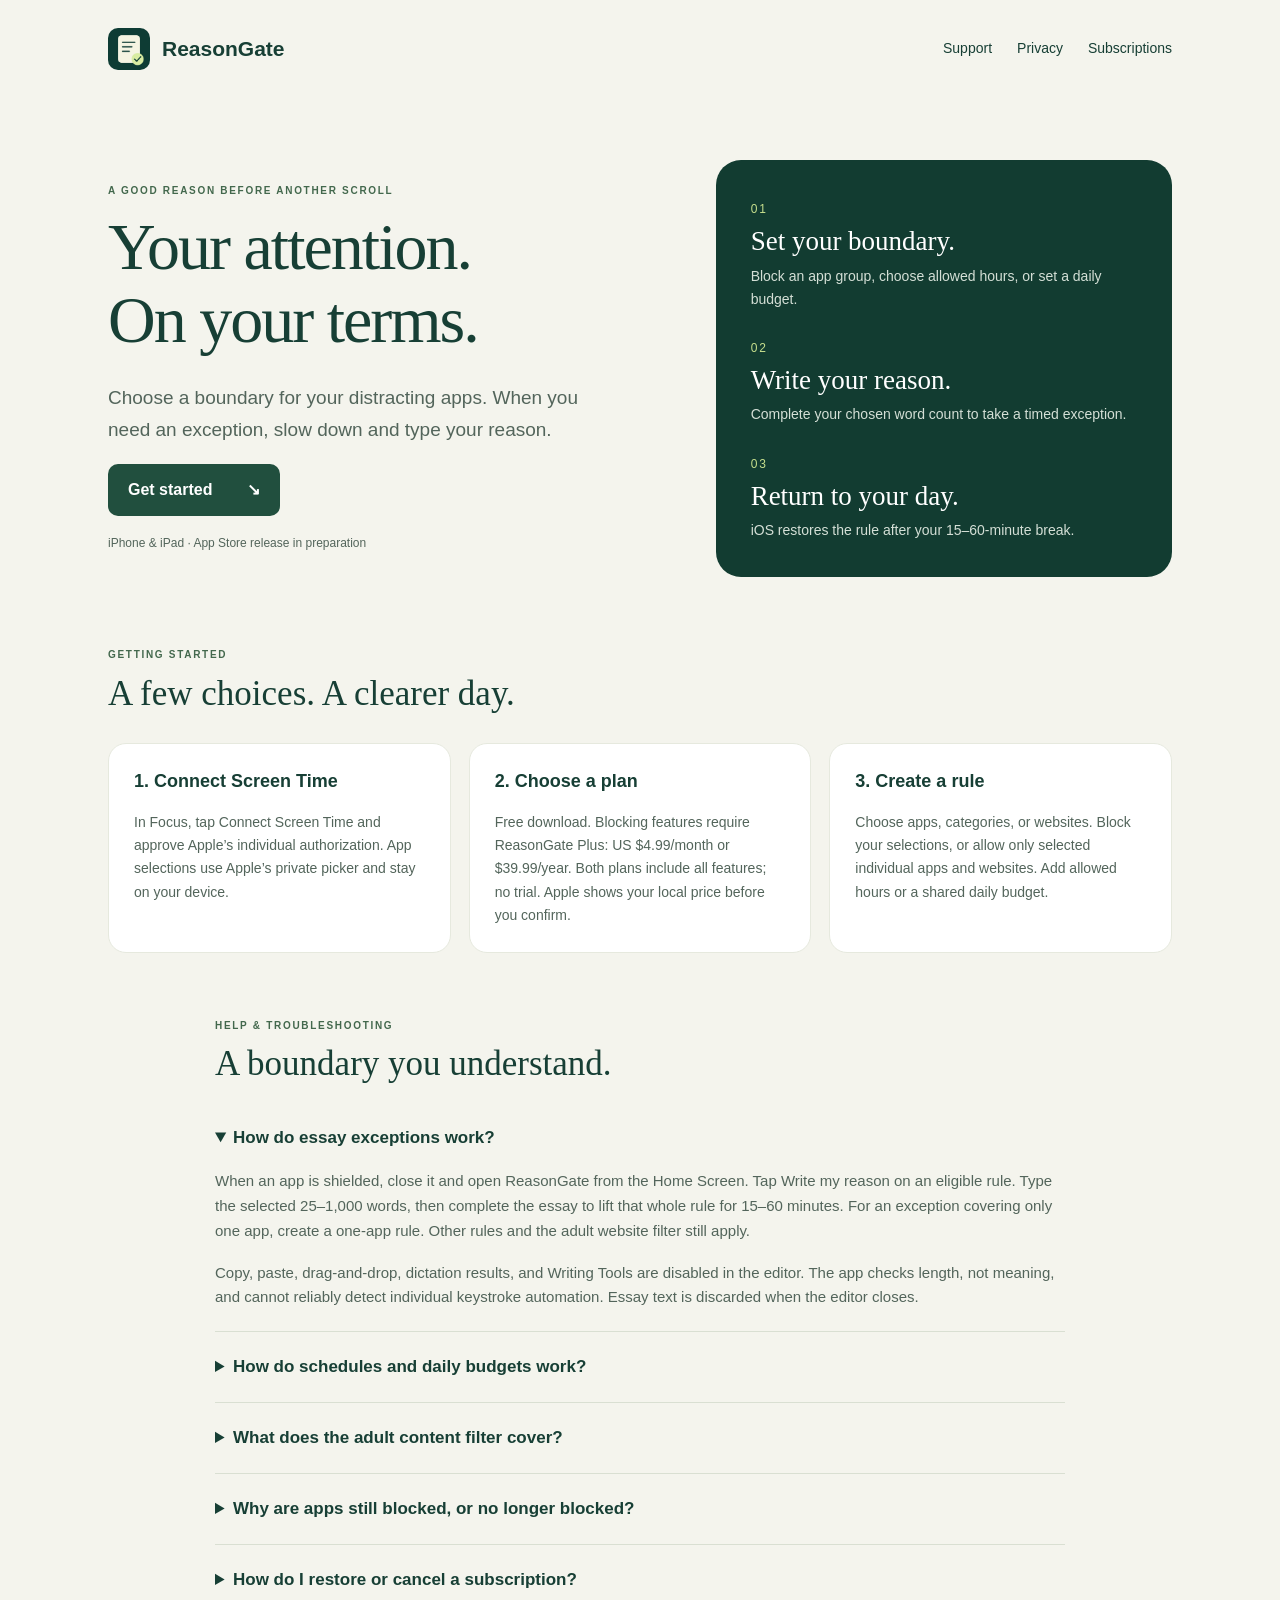
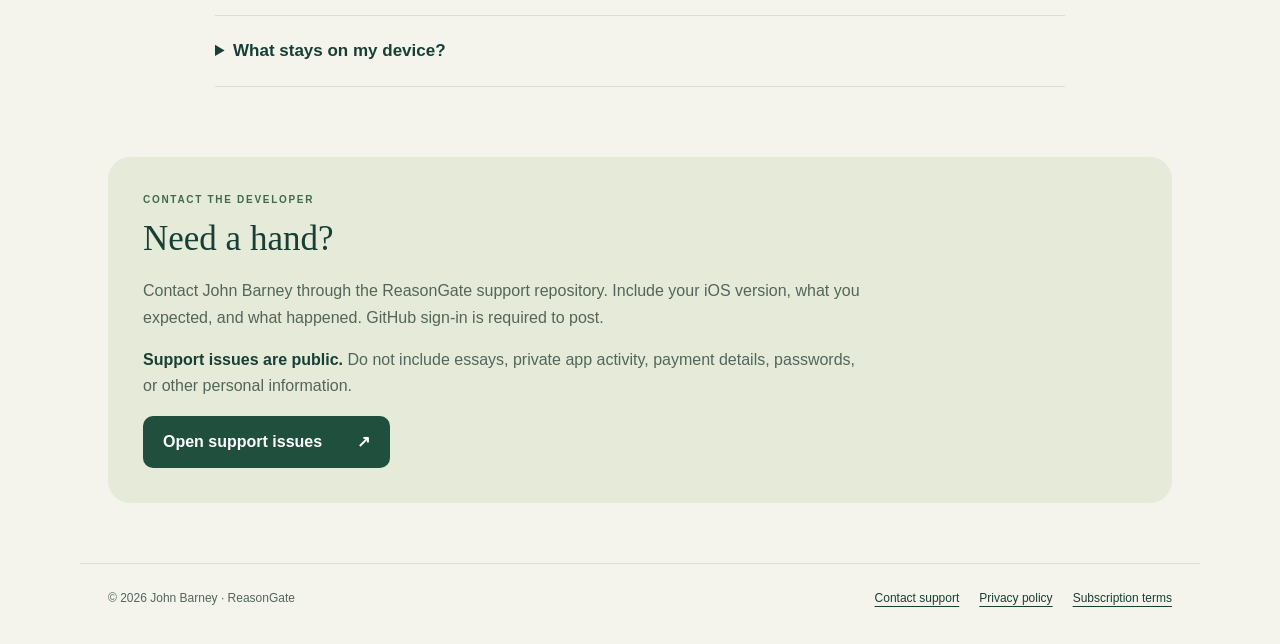
==== index.html @ 9c66ac20 "Add files via upload" ====
<!doctype html>
<html lang="en"><head><meta charset="utf-8"><meta name="viewport" content="width=device-width,initial-scale=1"><meta name="description" content="Help, privacy, and subscription information for ReasonGate, the personal app blocker with typed essay exceptions."><title>Support · ReasonGate</title><link rel="icon" href="icon.png"><link rel="stylesheet" href="style.css"></head><body><a class="skip" href="#main">Skip to content</a><header><a class="brand" href="index.html"><img src="icon.png" alt="" width="42" height="42">ReasonGate</a><nav aria-label="Main navigation"><a href="index.html">Support</a><a href="privacy.html">Privacy</a><a href="terms.html">Subscriptions</a></nav></header><main id="main"><section class="hero"><div><p class="eyebrow">A GOOD REASON BEFORE ANOTHER SCROLL</p><h1>Your attention.<br>On your terms.</h1><p class="intro">Choose a boundary for your distracting apps. When you need an exception, slow down and type your reason.</p><a class="button" href="#start">Get started <span aria-hidden="true">↘</span></a><p class="release">iPhone &amp; iPad · App Store release in preparation</p></div><aside aria-label="How ReasonGate works"><span class="step-number">01</span><h2>Set your boundary.</h2><p>Block an app group, choose allowed hours, or set a daily budget.</p><span class="step-number">02</span><h2>Write your reason.</h2><p>Complete your chosen word count to take a timed exception.</p><span class="step-number">03</span><h2>Return to your day.</h2><p>iOS restores the rule after your 15–60-minute break.</p></aside></section>
<section id="start"><p class="eyebrow">GETTING STARTED</p><h2>A few choices. A clearer day.</h2><div class="cards"><article><h3>1. Connect Screen Time</h3><p>In Focus, tap Connect Screen Time and approve Apple’s individual authorization. App selections use Apple’s private picker and stay on your device.</p></article><article><h3>2. Choose a plan</h3><p>Free download. Blocking features require ReasonGate Plus: US $4.99/month or $39.99/year. Both plans include all features; no trial. Apple shows your local price before you confirm.</p></article><article><h3>3. Create a rule</h3><p>Choose apps, categories, or websites. Block your selections, or allow only selected individual apps and websites. Add allowed hours or a shared daily budget.</p></article></div></section>
<section class="help"><p class="eyebrow">HELP &amp; TROUBLESHOOTING</p><h2>A boundary you understand.</h2>
<details open><summary>How do essay exceptions work?</summary><p>When an app is shielded, close it and open ReasonGate from the Home Screen. Tap Write my reason on an eligible rule. Type the selected 25–1,000 words, then complete the essay to lift that whole rule for 15–60 minutes. For an exception covering only one app, create a one-app rule. Other rules and the adult website filter still apply.</p><p>Copy, paste, drag-and-drop, dictation results, and Writing Tools are disabled in the editor. The app checks length, not meaning, and cannot reliably detect individual keystroke automation. Essay text is discarded when the editor closes.</p></details>
<details><summary>How do schedules and daily budgets work?</summary><p>Allowed hours repeat every day in your device’s local time and can cross midnight. Both the allowed and blocked intervals must be at least 15 minutes. Daily budgets apply to all selections in one rule together and include earlier activity on this phone today. They reset at local midnight.</p><p>Keep automatic date and time enabled. Schedule changes and break endings depend on iOS Device Activity callbacks, which may be delayed. Overlapping rules combine; an essay does not bypass a separate strict rule.</p></details>
<details><summary>What does the adult content filter cover?</summary><p>Settings → Block adult websites enables Apple’s automatic website filter in supported browsing contexts. It does not inspect or guarantee removal of adult content inside social feeds, messages, or every app.</p></details>
<details><summary>Why are apps still blocked, or no longer blocked?</summary><p>Check each rule for overlapping restrictions, its enabled state, hours, and remaining exception. If Screen Time permission was revoked, reconnect and reselect apps when prompted. Apple invalidates the previous selection tokens. You can revoke ReasonGate’s individual Screen Time authorization in iOS Settings for recovery.</p><p>ReasonGate is a personal focus tool. You remain able to edit your rules or revoke permission. This release does not include child profiles, sharing, or parent passkeys.</p></details>
<details><summary>How do I restore or cancel a subscription?</summary><p>Use Settings → Restore purchases with the Apple Account that purchased the plan. Use Settings → Manage subscription to change or cancel it. Existing protections remain after expiration, and you can remove rules or turn off the filter without paying. Deleting the app does not cancel your subscription.</p></details>
<details><summary>What stays on my device?</summary><p>Rules, app-selection tokens, and up to 100 recent unlock records stay on your device and may be included in device backups. Essays are not saved or uploaded. No app account is required, and there are no ads or analytics SDKs. Read the <a href="privacy.html">privacy policy</a>.</p></details></section>
<section id="contact" class="contact"><p class="eyebrow">CONTACT THE DEVELOPER</p><h2>Need a hand?</h2><p>Contact John Barney through the ReasonGate support repository. Include your iOS version, what you expected, and what happened. GitHub sign-in is required to post.</p><p><strong>Support issues are public.</strong> Do not include essays, private app activity, payment details, passwords, or other personal information.</p><a class="button" href="https://github.com/99np5gsy5w-jpg/reasongate-support/issues">Open support issues <span aria-hidden="true">↗</span></a></section></main><footer><p>© 2026 John Barney · ReasonGate</p><div><a href="index.html#contact">Contact support</a><a href="privacy.html">Privacy policy</a><a href="terms.html">Subscription terms</a></div></footer></body></html>
---- style.css ----
*{box-sizing:border-box}html{scroll-behavior:smooth}body{margin:0;background:#f4f4ed;color:#173f35;font-family:-apple-system,BlinkMacSystemFont,"Segoe UI",sans-serif;line-height:1.65}a{color:inherit;text-underline-offset:4px}a:hover{color:#52714a}header,main,footer{max-width:1120px;margin:auto}header{display:flex;align-items:center;justify-content:space-between;padding:28px 28px 24px;gap:24px}.brand{display:flex;align-items:center;gap:12px;font-size:21px;font-weight:700;text-decoration:none}.brand img{border-radius:10px}nav{display:flex;gap:25px;font-size:14px}nav a{text-decoration:none}main{padding:0 28px}h1,h2,h3,p{margin-top:0}h1,h2{font-family:Georgia,"Times New Roman",serif;line-height:1.12;font-weight:500}h1{font-size:clamp(40px,5.5vw,66px);letter-spacing:-2px;margin-bottom:25px}h2{font-size:35px;margin-bottom:20px}h3{font-size:18px;line-height:1.35}p{color:#53655b}.eyebrow{font-size:10px;letter-spacing:1.7px;font-weight:800;color:#43684d}.intro{font-size:19px;max-width:480px}.hero{display:grid;grid-template-columns:1.2fr 1fr;gap:60px;padding:66px 0 70px;align-items:center}.hero aside{background:#123c31;border-radius:25px;padding:35px;color:white}.hero aside h2{font-size:27px;margin:5px 0 8px}.hero aside p{font-size:14px;color:#d4dfd6;margin-bottom:23px}.hero aside p:last-child{margin-bottom:0}.step-number{font-size:12px;color:#c6df8d;letter-spacing:2px}.button{display:inline-flex;align-items:center;gap:35px;background:#214f3e;color:white;border-radius:10px;padding:13px 20px;font-weight:650;text-decoration:none}.button:hover{background:#356148;color:white}.release{font-size:12px;margin:18px 0 0}.cards{display:grid;grid-template-columns:repeat(3,1fr);gap:18px;margin:30px 0 65px}.cards article{background:white;border:1px solid #e6e9de;border-radius:18px;padding:25px}.cards p{font-size:14px;margin:0}.help{max-width:850px;margin:0 auto 70px}details{padding:21px 0;border-bottom:1px solid #d9dfd2}summary{font-size:17px;font-weight:650;cursor:pointer}details p{margin:17px 0 0;font-size:15px}.contact{background:#e5ebd8;padding:35px;border-radius:22px;margin-bottom:60px}.contact p{max-width:720px}.contact strong{color:#173f35}.legal{max-width:760px;margin:55px auto 65px}.legal h2{font-size:27px;margin:35px 0 14px}.legal .intro{max-width:none}.plans{display:grid;grid-template-columns:1fr 1fr;gap:18px}.plans section{background:white;border-radius:18px;padding:25px}.plans h2{margin:0 0 18px}.price{font-size:27px;color:#214f3e}.price span{font-size:14px;white-space:nowrap}footer{border-top:1px solid #d9dfd2;padding:25px 28px 35px;font-size:12px;display:flex;justify-content:space-between;gap:20px}footer div{display:flex;gap:20px}footer p{margin:0}.skip{position:absolute;top:-60px;left:20px;background:white;padding:10px;z-index:9}.skip:focus{top:10px}a:focus-visible,summary:focus-visible{outline:3px solid #598352;outline-offset:5px}@media(max-width:700px){header{align-items:flex-start}nav{gap:10px;font-size:12px;flex-wrap:wrap;justify-content:flex-end}.brand{font-size:18px}.brand img{width:35px;height:35px}header,main{padding-left:20px;padding-right:20px}.hero{grid-template-columns:1fr;gap:28px;padding:35px 0 50px}h1{letter-spacing:-1px}.cards{grid-template-columns:1fr;margin-bottom:48px}.help{margin-bottom:45px}.contact{padding:25px}.plans{grid-template-columns:1fr}.legal{margin-top:35px}footer,footer div{flex-wrap:wrap}.hero aside{padding:28px}}@media(prefers-reduced-motion:reduce){html{scroll-behavior:auto}}
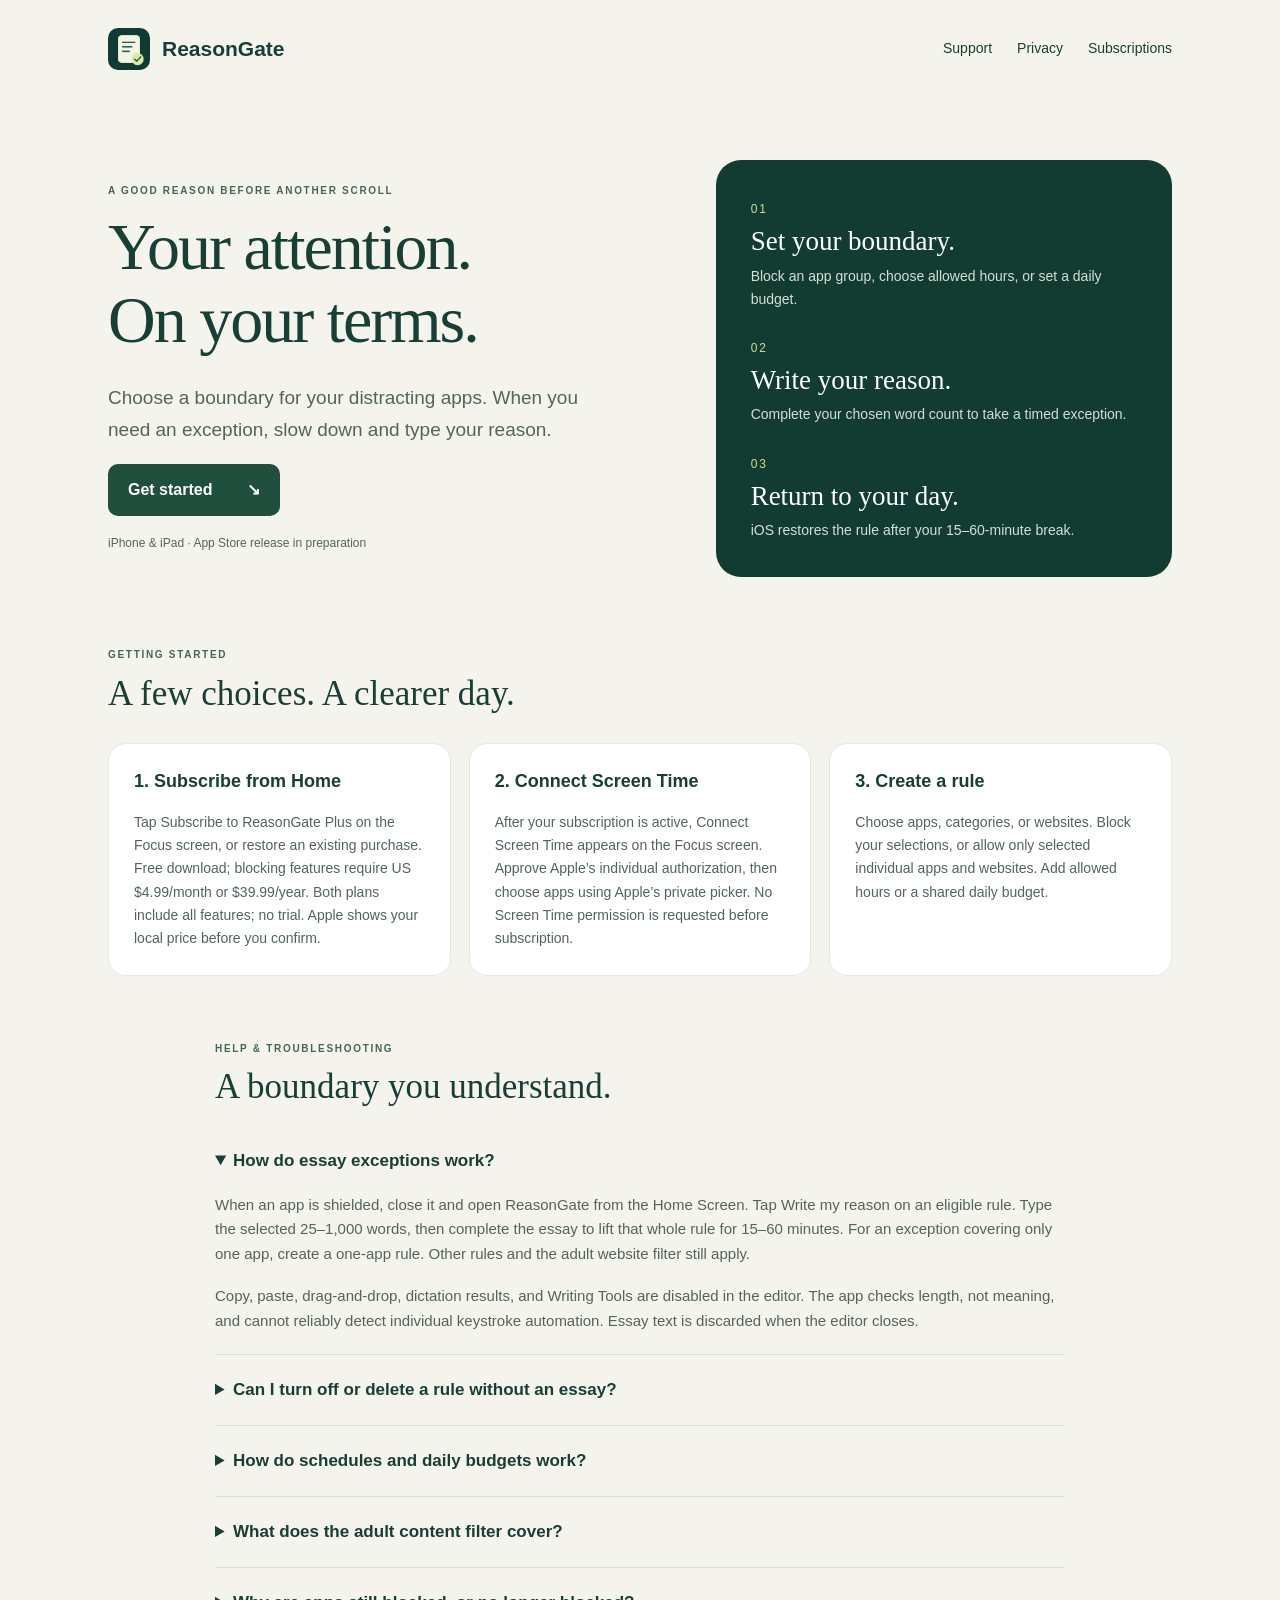
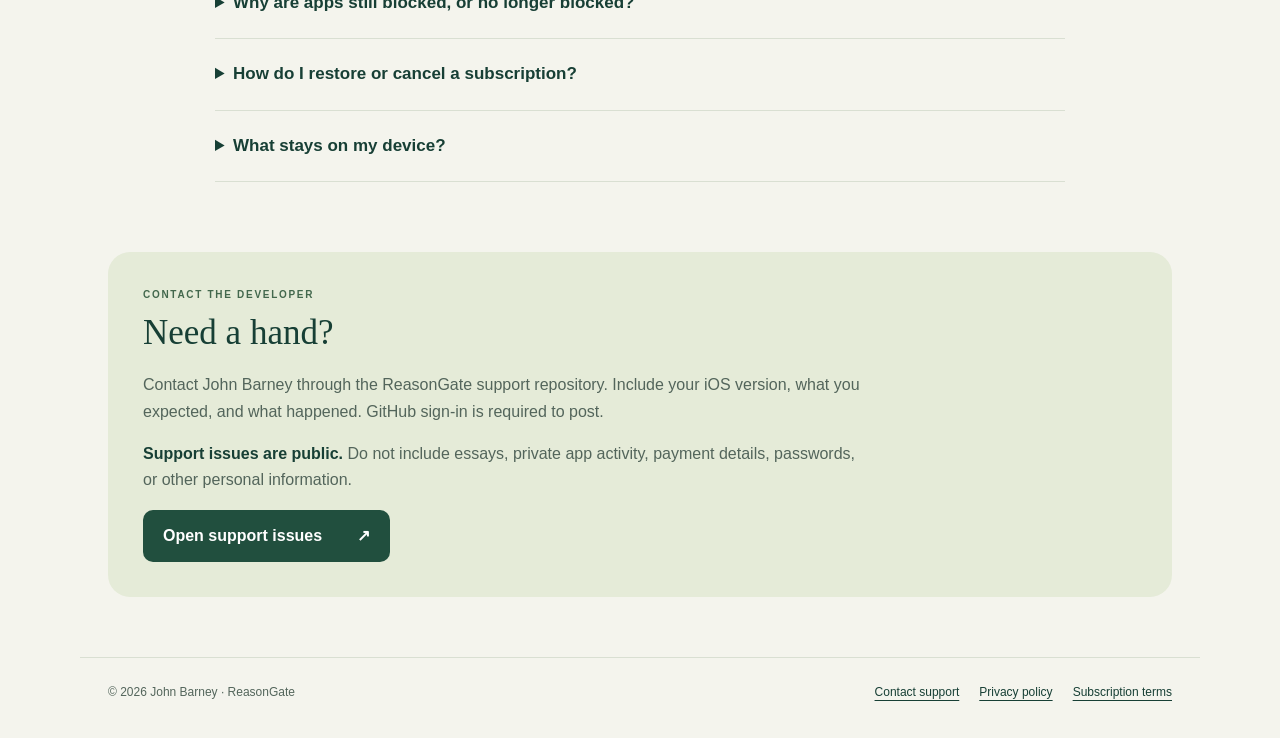
==== commit 25650609: "Require essays for rule changes and subscribe before Screen Time" ====
--- a/index.html
+++ b/index.html
@@ -1,11 +1,12 @@
 <!doctype html>
 <html lang="en"><head><meta charset="utf-8"><meta name="viewport" content="width=device-width,initial-scale=1"><meta name="description" content="Help, privacy, and subscription information for ReasonGate, the personal app blocker with typed essay exceptions."><title>Support · ReasonGate</title><link rel="icon" href="icon.png"><link rel="stylesheet" href="style.css"></head><body><a class="skip" href="#main">Skip to content</a><header><a class="brand" href="index.html"><img src="icon.png" alt="" width="42" height="42">ReasonGate</a><nav aria-label="Main navigation"><a href="index.html">Support</a><a href="privacy.html">Privacy</a><a href="terms.html">Subscriptions</a></nav></header><main id="main"><section class="hero"><div><p class="eyebrow">A GOOD REASON BEFORE ANOTHER SCROLL</p><h1>Your attention.<br>On your terms.</h1><p class="intro">Choose a boundary for your distracting apps. When you need an exception, slow down and type your reason.</p><a class="button" href="#start">Get started <span aria-hidden="true">↘</span></a><p class="release">iPhone &amp; iPad · App Store release in preparation</p></div><aside aria-label="How ReasonGate works"><span class="step-number">01</span><h2>Set your boundary.</h2><p>Block an app group, choose allowed hours, or set a daily budget.</p><span class="step-number">02</span><h2>Write your reason.</h2><p>Complete your chosen word count to take a timed exception.</p><span class="step-number">03</span><h2>Return to your day.</h2><p>iOS restores the rule after your 15–60-minute break.</p></aside></section>
-<section id="start"><p class="eyebrow">GETTING STARTED</p><h2>A few choices. A clearer day.</h2><div class="cards"><article><h3>1. Connect Screen Time</h3><p>In Focus, tap Connect Screen Time and approve Apple’s individual authorization. App selections use Apple’s private picker and stay on your device.</p></article><article><h3>2. Choose a plan</h3><p>Free download. Blocking features require ReasonGate Plus: US $4.99/month or $39.99/year. Both plans include all features; no trial. Apple shows your local price before you confirm.</p></article><article><h3>3. Create a rule</h3><p>Choose apps, categories, or websites. Block your selections, or allow only selected individual apps and websites. Add allowed hours or a shared daily budget.</p></article></div></section>
+<section id="start"><p class="eyebrow">GETTING STARTED</p><h2>A few choices. A clearer day.</h2><div class="cards"><article><h3>1. Subscribe from Home</h3><p>Tap Subscribe to ReasonGate Plus on the Focus screen, or restore an existing purchase. Free download; blocking features require US $4.99/month or $39.99/year. Both plans include all features; no trial. Apple shows your local price before you confirm.</p></article><article><h3>2. Connect Screen Time</h3><p>After your subscription is active, Connect Screen Time appears on the Focus screen. Approve Apple’s individual authorization, then choose apps using Apple’s private picker. No Screen Time permission is requested before subscription.</p></article><article><h3>3. Create a rule</h3><p>Choose apps, categories, or websites. Block your selections, or allow only selected individual apps and websites. Add allowed hours or a shared daily budget.</p></article></div></section>
 <section class="help"><p class="eyebrow">HELP &amp; TROUBLESHOOTING</p><h2>A boundary you understand.</h2>
 <details open><summary>How do essay exceptions work?</summary><p>When an app is shielded, close it and open ReasonGate from the Home Screen. Tap Write my reason on an eligible rule. Type the selected 25–1,000 words, then complete the essay to lift that whole rule for 15–60 minutes. For an exception covering only one app, create a one-app rule. Other rules and the adult website filter still apply.</p><p>Copy, paste, drag-and-drop, dictation results, and Writing Tools are disabled in the editor. The app checks length, not meaning, and cannot reliably detect individual keystroke automation. Essay text is discarded when the editor closes.</p></details>
+<details><summary>Can I turn off or delete a rule without an essay?</summary><p>Once a rule is saved, taking a timed break, editing it, or deleting it requires a freshly typed essay. Edits and deletion use the currently saved word count, so lowering the requirement first is not a shortcut. There is no direct off switch. Cancelling or closing the essay leaves the rule unchanged. Rules with timed breaks disabled still require an essay for edits or deletion.</p><p>Turning off the adult website filter requires a separate 25-word essay. App-rule breaks do not turn it off. iOS still lets the device owner revoke individual Screen Time permission outside ReasonGate.</p></details>
 <details><summary>How do schedules and daily budgets work?</summary><p>Allowed hours repeat every day in your device’s local time and can cross midnight. Both the allowed and blocked intervals must be at least 15 minutes. Daily budgets apply to all selections in one rule together and include earlier activity on this phone today. They reset at local midnight.</p><p>Keep automatic date and time enabled. Schedule changes and break endings depend on iOS Device Activity callbacks, which may be delayed. Overlapping rules combine; an essay does not bypass a separate strict rule.</p></details>
 <details><summary>What does the adult content filter cover?</summary><p>Settings → Block adult websites enables Apple’s automatic website filter in supported browsing contexts. It does not inspect or guarantee removal of adult content inside social feeds, messages, or every app.</p></details>
-<details><summary>Why are apps still blocked, or no longer blocked?</summary><p>Check each rule for overlapping restrictions, its enabled state, hours, and remaining exception. If Screen Time permission was revoked, reconnect and reselect apps when prompted. Apple invalidates the previous selection tokens. You can revoke ReasonGate’s individual Screen Time authorization in iOS Settings for recovery.</p><p>ReasonGate is a personal focus tool. You remain able to edit your rules or revoke permission. This release does not include child profiles, sharing, or parent passkeys.</p></details>
-<details><summary>How do I restore or cancel a subscription?</summary><p>Use Settings → Restore purchases with the Apple Account that purchased the plan. Use Settings → Manage subscription to change or cancel it. Existing protections remain after expiration, and you can remove rules or turn off the filter without paying. Deleting the app does not cancel your subscription.</p></details>
+<details><summary>Why are apps still blocked, or no longer blocked?</summary><p>Check each rule for overlapping restrictions, its hours and remaining exception. If Screen Time permission was revoked, reconnect and reselect apps when prompted. Apple invalidates the previous selection tokens. You can revoke ReasonGate’s individual Screen Time authorization in iOS Settings for recovery.</p><p>ReasonGate is a personal focus tool. In-app rule changes require an essay; iOS still lets you revoke permission. This release does not include child profiles, sharing, or parent passkeys.</p></details>
+<details><summary>How do I restore or cancel a subscription?</summary><p>Use Settings → Restore purchases with the Apple Account that purchased the plan. Use Settings → Manage subscription to change or cancel it. Existing protections remain after expiration, and you can delete rules or turn off the filter without paying, after completing the required essay. Deleting the app does not cancel your subscription.</p></details>
 <details><summary>What stays on my device?</summary><p>Rules, app-selection tokens, and up to 100 recent unlock records stay on your device and may be included in device backups. Essays are not saved or uploaded. No app account is required, and there are no ads or analytics SDKs. Read the <a href="privacy.html">privacy policy</a>.</p></details></section>
 <section id="contact" class="contact"><p class="eyebrow">CONTACT THE DEVELOPER</p><h2>Need a hand?</h2><p>Contact John Barney through the ReasonGate support repository. Include your iOS version, what you expected, and what happened. GitHub sign-in is required to post.</p><p><strong>Support issues are public.</strong> Do not include essays, private app activity, payment details, passwords, or other personal information.</p><a class="button" href="https://github.com/99np5gsy5w-jpg/reasongate-support/issues">Open support issues <span aria-hidden="true">↗</span></a></section></main><footer><p>© 2026 John Barney · ReasonGate</p><div><a href="index.html#contact">Contact support</a><a href="privacy.html">Privacy policy</a><a href="terms.html">Subscription terms</a></div></footer></body></html>
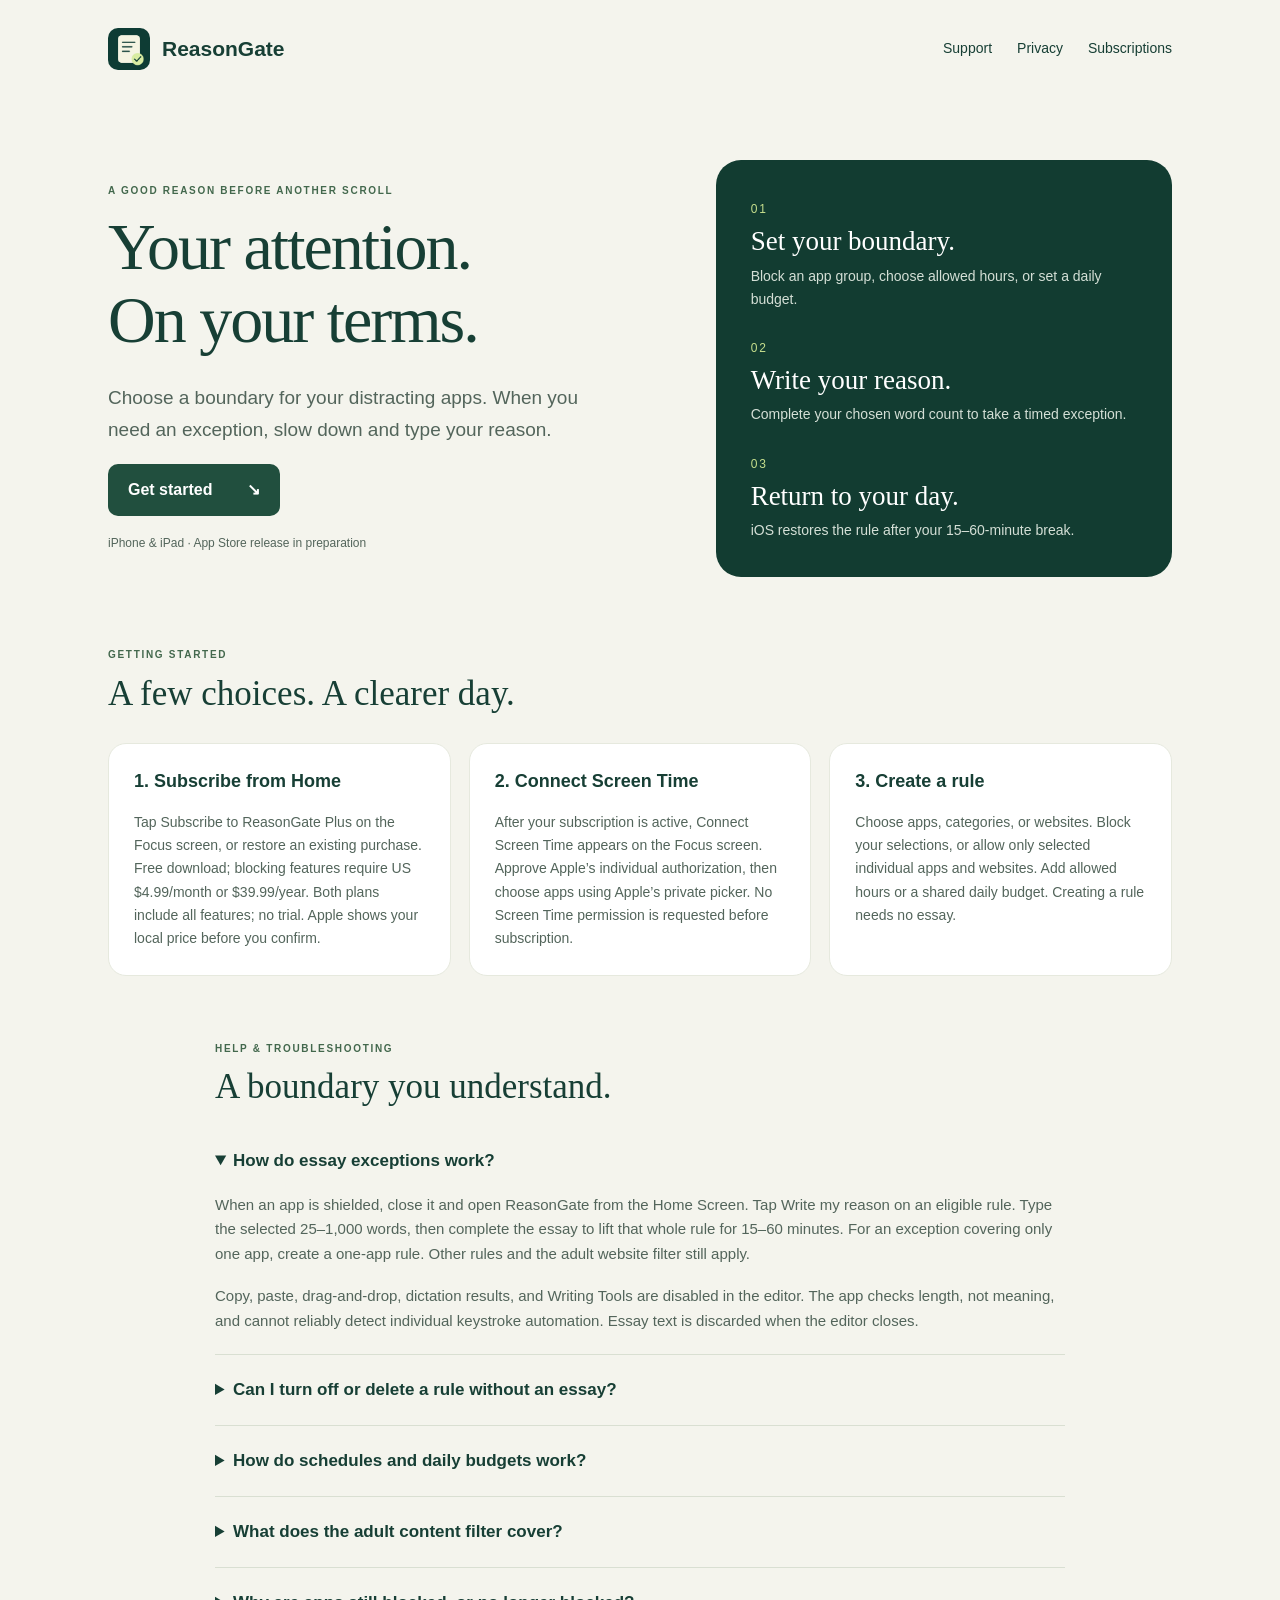
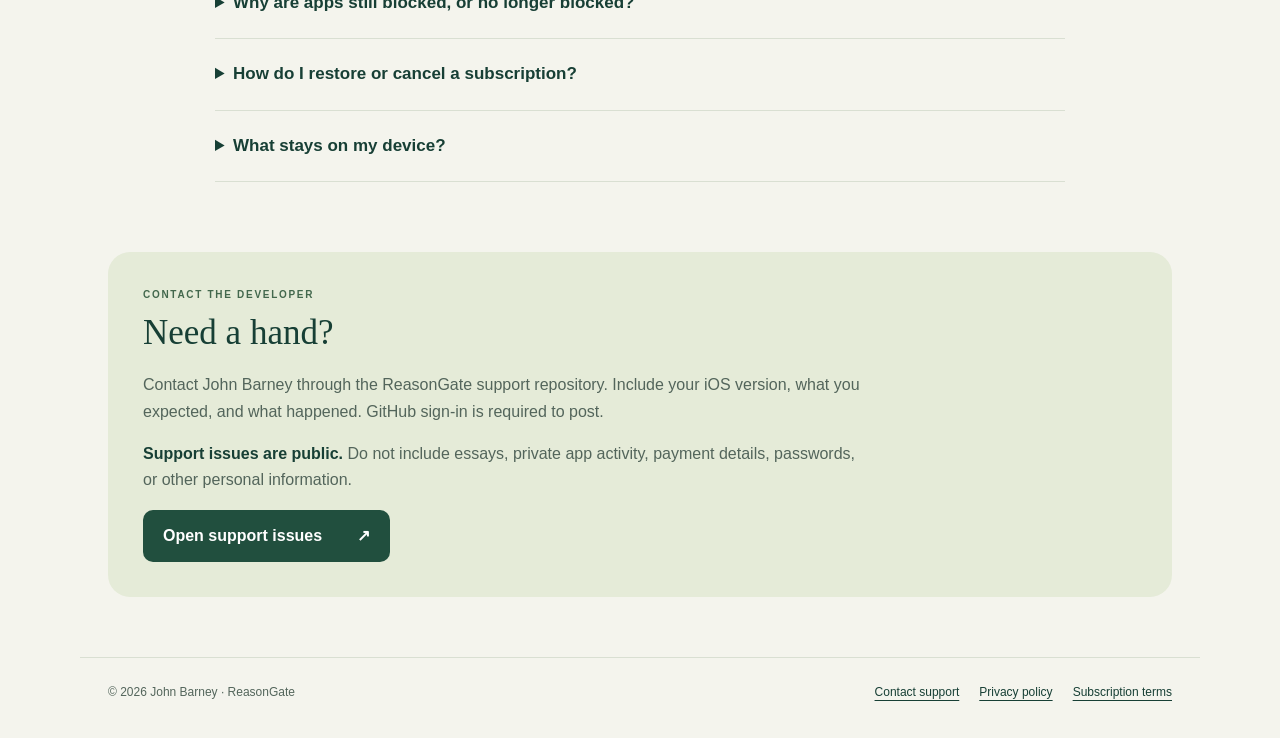
==== commit c69748ce: "Document locked rules and selectable website-filter essay length" ====
--- a/index.html
+++ b/index.html
@@ -1,12 +1,12 @@
 <!doctype html>
 <html lang="en"><head><meta charset="utf-8"><meta name="viewport" content="width=device-width,initial-scale=1"><meta name="description" content="Help, privacy, and subscription information for ReasonGate, the personal app blocker with typed essay exceptions."><title>Support · ReasonGate</title><link rel="icon" href="icon.png"><link rel="stylesheet" href="style.css"></head><body><a class="skip" href="#main">Skip to content</a><header><a class="brand" href="index.html"><img src="icon.png" alt="" width="42" height="42">ReasonGate</a><nav aria-label="Main navigation"><a href="index.html">Support</a><a href="privacy.html">Privacy</a><a href="terms.html">Subscriptions</a></nav></header><main id="main"><section class="hero"><div><p class="eyebrow">A GOOD REASON BEFORE ANOTHER SCROLL</p><h1>Your attention.<br>On your terms.</h1><p class="intro">Choose a boundary for your distracting apps. When you need an exception, slow down and type your reason.</p><a class="button" href="#start">Get started <span aria-hidden="true">↘</span></a><p class="release">iPhone &amp; iPad · App Store release in preparation</p></div><aside aria-label="How ReasonGate works"><span class="step-number">01</span><h2>Set your boundary.</h2><p>Block an app group, choose allowed hours, or set a daily budget.</p><span class="step-number">02</span><h2>Write your reason.</h2><p>Complete your chosen word count to take a timed exception.</p><span class="step-number">03</span><h2>Return to your day.</h2><p>iOS restores the rule after your 15–60-minute break.</p></aside></section>
-<section id="start"><p class="eyebrow">GETTING STARTED</p><h2>A few choices. A clearer day.</h2><div class="cards"><article><h3>1. Subscribe from Home</h3><p>Tap Subscribe to ReasonGate Plus on the Focus screen, or restore an existing purchase. Free download; blocking features require US $4.99/month or $39.99/year. Both plans include all features; no trial. Apple shows your local price before you confirm.</p></article><article><h3>2. Connect Screen Time</h3><p>After your subscription is active, Connect Screen Time appears on the Focus screen. Approve Apple’s individual authorization, then choose apps using Apple’s private picker. No Screen Time permission is requested before subscription.</p></article><article><h3>3. Create a rule</h3><p>Choose apps, categories, or websites. Block your selections, or allow only selected individual apps and websites. Add allowed hours or a shared daily budget.</p></article></div></section>
+<section id="start"><p class="eyebrow">GETTING STARTED</p><h2>A few choices. A clearer day.</h2><div class="cards"><article><h3>1. Subscribe from Home</h3><p>Tap Subscribe to ReasonGate Plus on the Focus screen, or restore an existing purchase. Free download; blocking features require US $4.99/month or $39.99/year. Both plans include all features; no trial. Apple shows your local price before you confirm.</p></article><article><h3>2. Connect Screen Time</h3><p>After your subscription is active, Connect Screen Time appears on the Focus screen. Approve Apple’s individual authorization, then choose apps using Apple’s private picker. No Screen Time permission is requested before subscription.</p></article><article><h3>3. Create a rule</h3><p>Choose apps, categories, or websites. Block your selections, or allow only selected individual apps and websites. Add allowed hours or a shared daily budget. Creating a rule needs no essay.</p></article></div></section>
 <section class="help"><p class="eyebrow">HELP &amp; TROUBLESHOOTING</p><h2>A boundary you understand.</h2>
 <details open><summary>How do essay exceptions work?</summary><p>When an app is shielded, close it and open ReasonGate from the Home Screen. Tap Write my reason on an eligible rule. Type the selected 25–1,000 words, then complete the essay to lift that whole rule for 15–60 minutes. For an exception covering only one app, create a one-app rule. Other rules and the adult website filter still apply.</p><p>Copy, paste, drag-and-drop, dictation results, and Writing Tools are disabled in the editor. The app checks length, not meaning, and cannot reliably detect individual keystroke automation. Essay text is discarded when the editor closes.</p></details>
-<details><summary>Can I turn off or delete a rule without an essay?</summary><p>Once a rule is saved, taking a timed break, editing it, or deleting it requires a freshly typed essay. Edits and deletion use the currently saved word count, so lowering the requirement first is not a shortcut. There is no direct off switch. Cancelling or closing the essay leaves the rule unchanged. Rules with timed breaks disabled still require an essay for edits or deletion.</p><p>Turning off the adult website filter requires a separate 25-word essay. App-rule breaks do not turn it off. iOS still lets the device owner revoke individual Screen Time permission outside ReasonGate.</p></details>
+<details><summary>Can I turn off or delete a rule without an essay?</summary><p>Creating a rule needs no essay. Once saved, it is locked and cannot be edited or switched off. Taking a timed break or deleting it requires a freshly typed essay at its saved word count. To change a rule, delete it with its essay and create a replacement. Cancelling or closing the essay leaves the rule unchanged. Rules with timed breaks disabled still require an essay for deletion.</p><p>Choose a separate 25–1,000-word removal essay before enabling the adult website filter. The saved length stays locked while protection is on. Turning the filter off requires that essay. App-rule breaks do not turn it off. iOS still lets the device owner revoke individual Screen Time permission outside ReasonGate.</p></details>
 <details><summary>How do schedules and daily budgets work?</summary><p>Allowed hours repeat every day in your device’s local time and can cross midnight. Both the allowed and blocked intervals must be at least 15 minutes. Daily budgets apply to all selections in one rule together and include earlier activity on this phone today. They reset at local midnight.</p><p>Keep automatic date and time enabled. Schedule changes and break endings depend on iOS Device Activity callbacks, which may be delayed. Overlapping rules combine; an essay does not bypass a separate strict rule.</p></details>
-<details><summary>What does the adult content filter cover?</summary><p>Settings → Block adult websites enables Apple’s automatic website filter in supported browsing contexts. It does not inspect or guarantee removal of adult content inside social feeds, messages, or every app.</p></details>
-<details><summary>Why are apps still blocked, or no longer blocked?</summary><p>Check each rule for overlapping restrictions, its hours and remaining exception. If Screen Time permission was revoked, reconnect and reselect apps when prompted. Apple invalidates the previous selection tokens. You can revoke ReasonGate’s individual Screen Time authorization in iOS Settings for recovery.</p><p>ReasonGate is a personal focus tool. In-app rule changes require an essay; iOS still lets you revoke permission. This release does not include child profiles, sharing, or parent passkeys.</p></details>
+<details><summary>What does the adult content filter cover?</summary><p>In Settings, choose the Removal essay length, then turn on Block adult websites to enable Apple’s automatic website filter in supported browsing contexts. It does not inspect or guarantee removal of adult content inside social feeds, messages, or every app.</p></details>
+<details><summary>Why are apps still blocked, or no longer blocked?</summary><p>Check each rule for overlapping restrictions, its hours and remaining exception. If Screen Time permission was revoked, reconnect, delete affected rules with their essays, and create replacements using Apple’s picker. Apple invalidates the previous selection tokens. You can revoke ReasonGate’s individual Screen Time authorization in iOS Settings for recovery.</p><p>ReasonGate is a personal focus tool. Saved rules are read-only, and breaks or deletion require an essay; iOS still lets you revoke permission. This release does not include child profiles, sharing, or parent passkeys.</p></details>
 <details><summary>How do I restore or cancel a subscription?</summary><p>Use Settings → Restore purchases with the Apple Account that purchased the plan. Use Settings → Manage subscription to change or cancel it. Existing protections remain after expiration, and you can delete rules or turn off the filter without paying, after completing the required essay. Deleting the app does not cancel your subscription.</p></details>
 <details><summary>What stays on my device?</summary><p>Rules, app-selection tokens, and up to 100 recent unlock records stay on your device and may be included in device backups. Essays are not saved or uploaded. No app account is required, and there are no ads or analytics SDKs. Read the <a href="privacy.html">privacy policy</a>.</p></details></section>
 <section id="contact" class="contact"><p class="eyebrow">CONTACT THE DEVELOPER</p><h2>Need a hand?</h2><p>Contact John Barney through the ReasonGate support repository. Include your iOS version, what you expected, and what happened. GitHub sign-in is required to post.</p><p><strong>Support issues are public.</strong> Do not include essays, private app activity, payment details, passwords, or other personal information.</p><a class="button" href="https://github.com/99np5gsy5w-jpg/reasongate-support/issues">Open support issues <span aria-hidden="true">↗</span></a></section></main><footer><p>© 2026 John Barney · ReasonGate</p><div><a href="index.html#contact">Contact support</a><a href="privacy.html">Privacy policy</a><a href="terms.html">Subscription terms</a></div></footer></body></html>
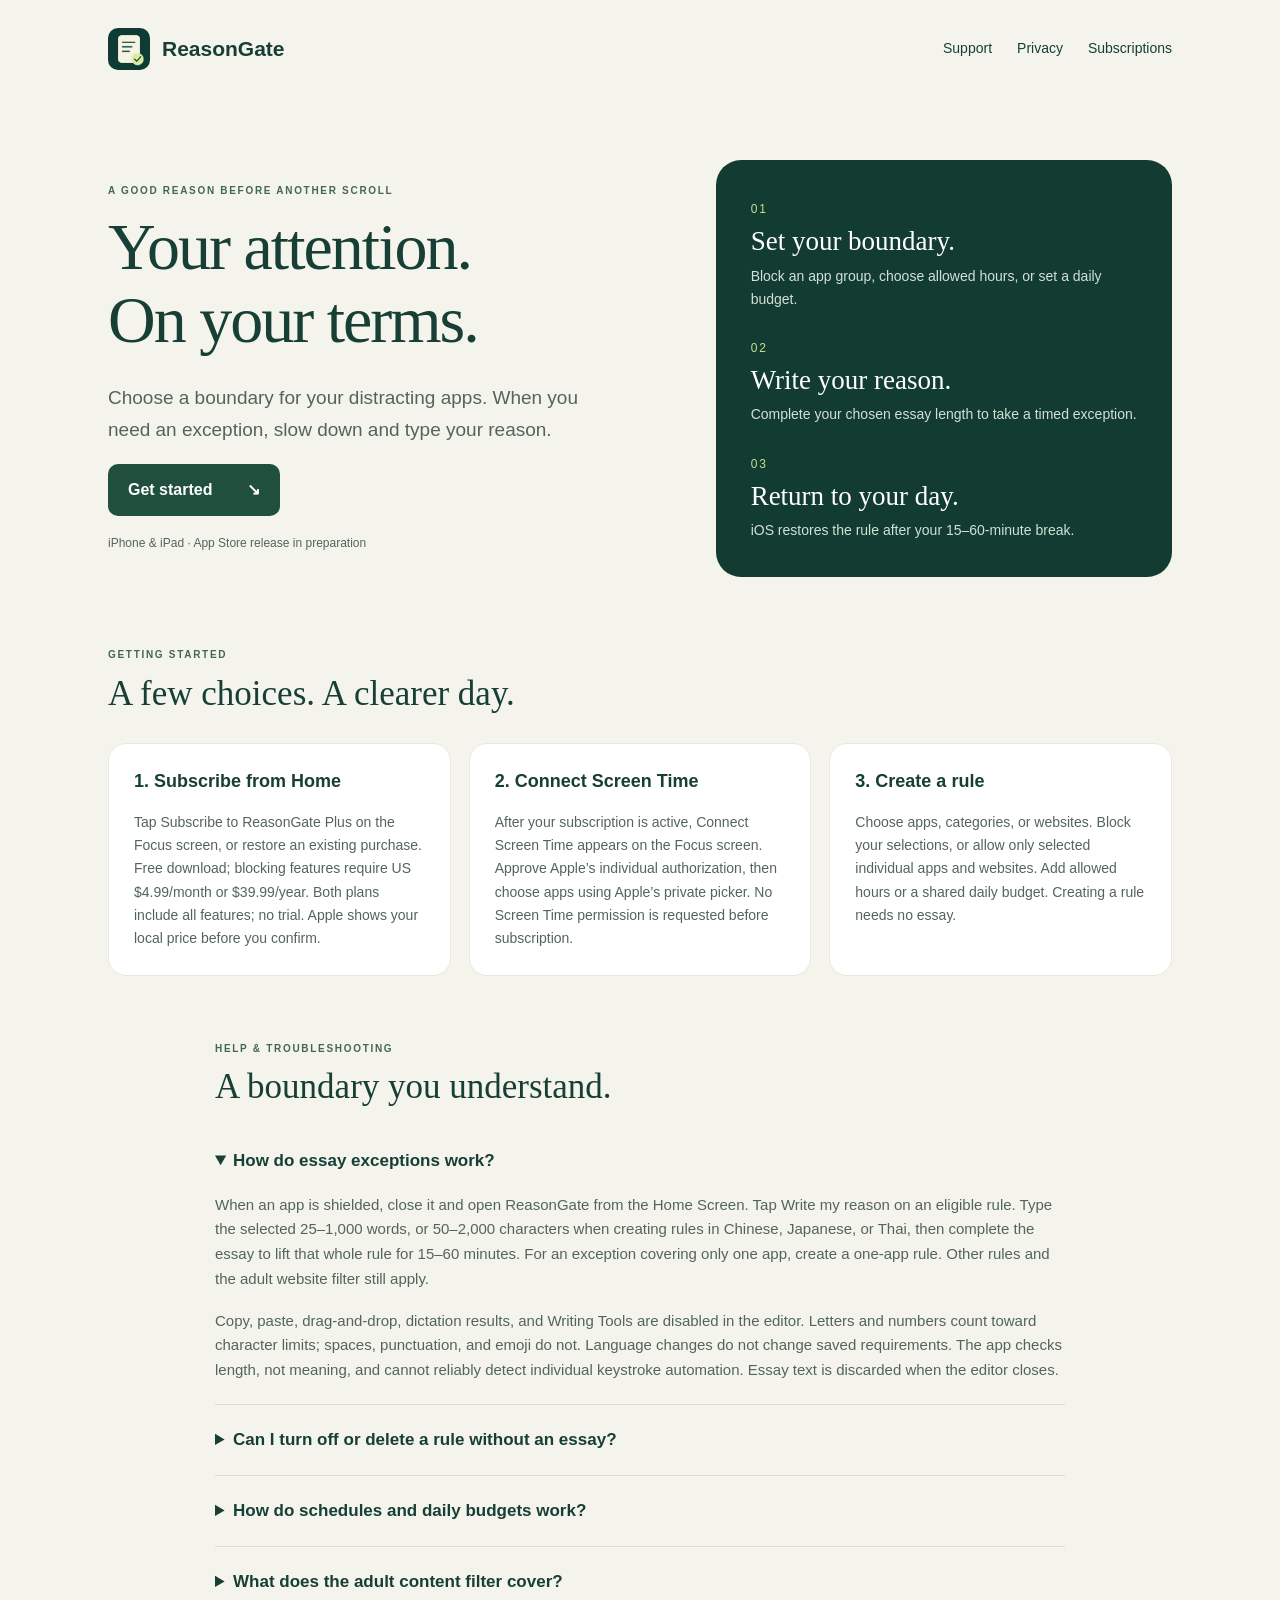
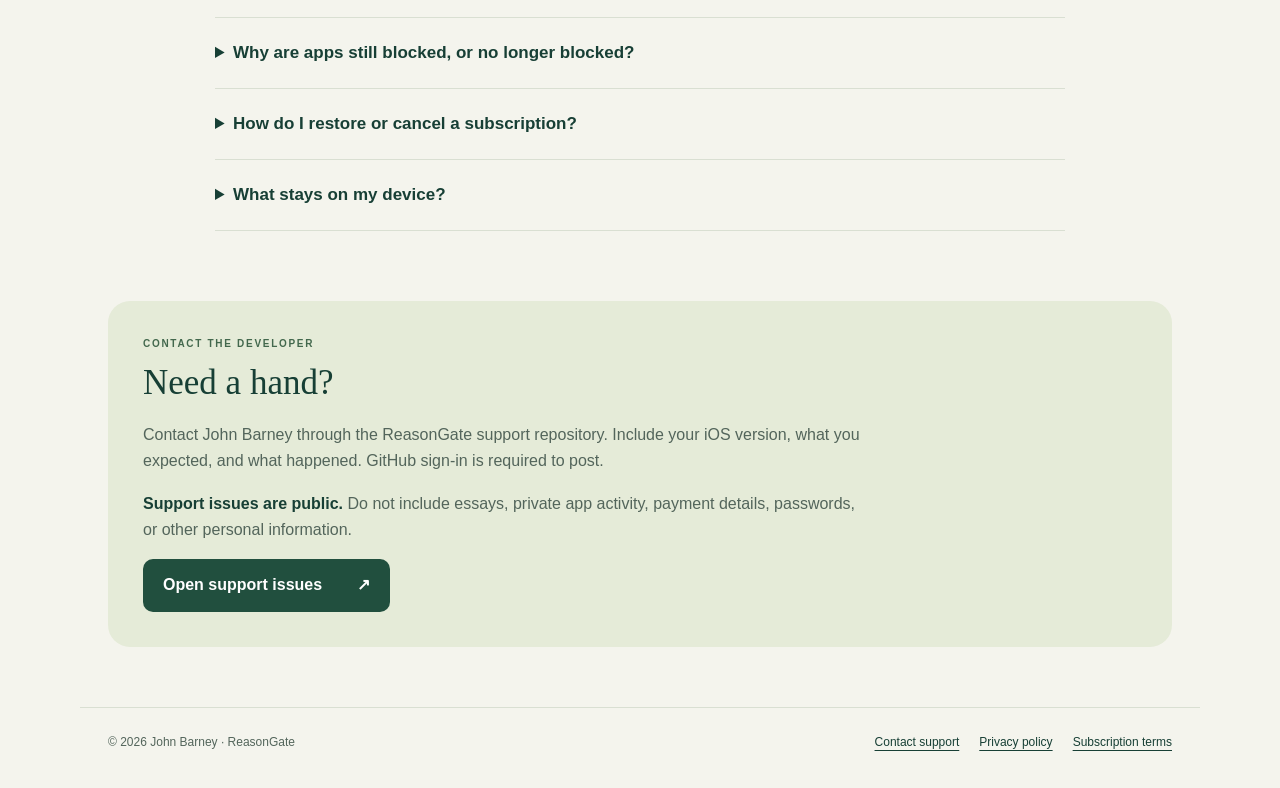
==== commit 9734adc8: "Document character-based essay limits and fixed counting units" ====
--- a/index.html
+++ b/index.html
@@ -1,9 +1,9 @@
 <!doctype html>
-<html lang="en"><head><meta charset="utf-8"><meta name="viewport" content="width=device-width,initial-scale=1"><meta name="description" content="Help, privacy, and subscription information for ReasonGate, the personal app blocker with typed essay exceptions."><title>Support · ReasonGate</title><link rel="icon" href="icon.png"><link rel="stylesheet" href="style.css"></head><body><a class="skip" href="#main">Skip to content</a><header><a class="brand" href="index.html"><img src="icon.png" alt="" width="42" height="42">ReasonGate</a><nav aria-label="Main navigation"><a href="index.html">Support</a><a href="privacy.html">Privacy</a><a href="terms.html">Subscriptions</a></nav></header><main id="main"><section class="hero"><div><p class="eyebrow">A GOOD REASON BEFORE ANOTHER SCROLL</p><h1>Your attention.<br>On your terms.</h1><p class="intro">Choose a boundary for your distracting apps. When you need an exception, slow down and type your reason.</p><a class="button" href="#start">Get started <span aria-hidden="true">↘</span></a><p class="release">iPhone &amp; iPad · App Store release in preparation</p></div><aside aria-label="How ReasonGate works"><span class="step-number">01</span><h2>Set your boundary.</h2><p>Block an app group, choose allowed hours, or set a daily budget.</p><span class="step-number">02</span><h2>Write your reason.</h2><p>Complete your chosen word count to take a timed exception.</p><span class="step-number">03</span><h2>Return to your day.</h2><p>iOS restores the rule after your 15–60-minute break.</p></aside></section>
+<html lang="en"><head><meta charset="utf-8"><meta name="viewport" content="width=device-width,initial-scale=1"><meta name="description" content="Help, privacy, and subscription information for ReasonGate, the personal app blocker with typed essay exceptions."><title>Support · ReasonGate</title><link rel="icon" href="icon.png"><link rel="stylesheet" href="style.css"></head><body><a class="skip" href="#main">Skip to content</a><header><a class="brand" href="index.html"><img src="icon.png" alt="" width="42" height="42">ReasonGate</a><nav aria-label="Main navigation"><a href="index.html">Support</a><a href="privacy.html">Privacy</a><a href="terms.html">Subscriptions</a></nav></header><main id="main"><section class="hero"><div><p class="eyebrow">A GOOD REASON BEFORE ANOTHER SCROLL</p><h1>Your attention.<br>On your terms.</h1><p class="intro">Choose a boundary for your distracting apps. When you need an exception, slow down and type your reason.</p><a class="button" href="#start">Get started <span aria-hidden="true">↘</span></a><p class="release">iPhone &amp; iPad · App Store release in preparation</p></div><aside aria-label="How ReasonGate works"><span class="step-number">01</span><h2>Set your boundary.</h2><p>Block an app group, choose allowed hours, or set a daily budget.</p><span class="step-number">02</span><h2>Write your reason.</h2><p>Complete your chosen essay length to take a timed exception.</p><span class="step-number">03</span><h2>Return to your day.</h2><p>iOS restores the rule after your 15–60-minute break.</p></aside></section>
 <section id="start"><p class="eyebrow">GETTING STARTED</p><h2>A few choices. A clearer day.</h2><div class="cards"><article><h3>1. Subscribe from Home</h3><p>Tap Subscribe to ReasonGate Plus on the Focus screen, or restore an existing purchase. Free download; blocking features require US $4.99/month or $39.99/year. Both plans include all features; no trial. Apple shows your local price before you confirm.</p></article><article><h3>2. Connect Screen Time</h3><p>After your subscription is active, Connect Screen Time appears on the Focus screen. Approve Apple’s individual authorization, then choose apps using Apple’s private picker. No Screen Time permission is requested before subscription.</p></article><article><h3>3. Create a rule</h3><p>Choose apps, categories, or websites. Block your selections, or allow only selected individual apps and websites. Add allowed hours or a shared daily budget. Creating a rule needs no essay.</p></article></div></section>
 <section class="help"><p class="eyebrow">HELP &amp; TROUBLESHOOTING</p><h2>A boundary you understand.</h2>
-<details open><summary>How do essay exceptions work?</summary><p>When an app is shielded, close it and open ReasonGate from the Home Screen. Tap Write my reason on an eligible rule. Type the selected 25–1,000 words, then complete the essay to lift that whole rule for 15–60 minutes. For an exception covering only one app, create a one-app rule. Other rules and the adult website filter still apply.</p><p>Copy, paste, drag-and-drop, dictation results, and Writing Tools are disabled in the editor. The app checks length, not meaning, and cannot reliably detect individual keystroke automation. Essay text is discarded when the editor closes.</p></details>
-<details><summary>Can I turn off or delete a rule without an essay?</summary><p>Creating a rule needs no essay. Once saved, it is locked and cannot be edited or switched off. Taking a timed break or deleting it requires a freshly typed essay at its saved word count. To change a rule, delete it with its essay and create a replacement. Cancelling or closing the essay leaves the rule unchanged. Rules with timed breaks disabled still require an essay for deletion.</p><p>Choose a separate 25–1,000-word removal essay before enabling the adult website filter. The saved length stays locked while protection is on. Turning the filter off requires that essay. App-rule breaks do not turn it off. iOS still lets the device owner revoke individual Screen Time permission outside ReasonGate.</p></details>
+<details open><summary>How do essay exceptions work?</summary><p>When an app is shielded, close it and open ReasonGate from the Home Screen. Tap Write my reason on an eligible rule. Type the selected 25–1,000 words, or 50–2,000 characters when creating rules in Chinese, Japanese, or Thai, then complete the essay to lift that whole rule for 15–60 minutes. For an exception covering only one app, create a one-app rule. Other rules and the adult website filter still apply.</p><p>Copy, paste, drag-and-drop, dictation results, and Writing Tools are disabled in the editor. Letters and numbers count toward character limits; spaces, punctuation, and emoji do not. Language changes do not change saved requirements. The app checks length, not meaning, and cannot reliably detect individual keystroke automation. Essay text is discarded when the editor closes.</p></details>
+<details><summary>Can I turn off or delete a rule without an essay?</summary><p>Creating a rule needs no essay. Once saved, it is locked and cannot be edited or switched off. Taking a timed break or deleting it requires a freshly typed essay at its saved length and counting unit. To change a rule, delete it with its essay and create a replacement. Cancelling or closing the essay leaves the rule unchanged. Rules with timed breaks disabled still require an essay for deletion.</p><p>Choose a separate removal essay of 25–1,000 words (50–2,000 characters for Chinese, Japanese, or Thai) before enabling the adult website filter. The saved length and counting unit stay locked while protection is on. Turning the filter off requires that essay. App-rule breaks do not turn it off. iOS still lets the device owner revoke individual Screen Time permission outside ReasonGate.</p></details>
 <details><summary>How do schedules and daily budgets work?</summary><p>Allowed hours repeat every day in your device’s local time and can cross midnight. Both the allowed and blocked intervals must be at least 15 minutes. Daily budgets apply to all selections in one rule together and include earlier activity on this phone today. They reset at local midnight.</p><p>Keep automatic date and time enabled. Schedule changes and break endings depend on iOS Device Activity callbacks, which may be delayed. Overlapping rules combine; an essay does not bypass a separate strict rule.</p></details>
 <details><summary>What does the adult content filter cover?</summary><p>In Settings, choose the Removal essay length, then turn on Block adult websites to enable Apple’s automatic website filter in supported browsing contexts. It does not inspect or guarantee removal of adult content inside social feeds, messages, or every app.</p></details>
 <details><summary>Why are apps still blocked, or no longer blocked?</summary><p>Check each rule for overlapping restrictions, its hours and remaining exception. If Screen Time permission was revoked, reconnect, delete affected rules with their essays, and create replacements using Apple’s picker. Apple invalidates the previous selection tokens. You can revoke ReasonGate’s individual Screen Time authorization in iOS Settings for recovery.</p><p>ReasonGate is a personal focus tool. Saved rules are read-only, and breaks or deletion require an essay; iOS still lets you revoke permission. This release does not include child profiles, sharing, or parent passkeys.</p></details>
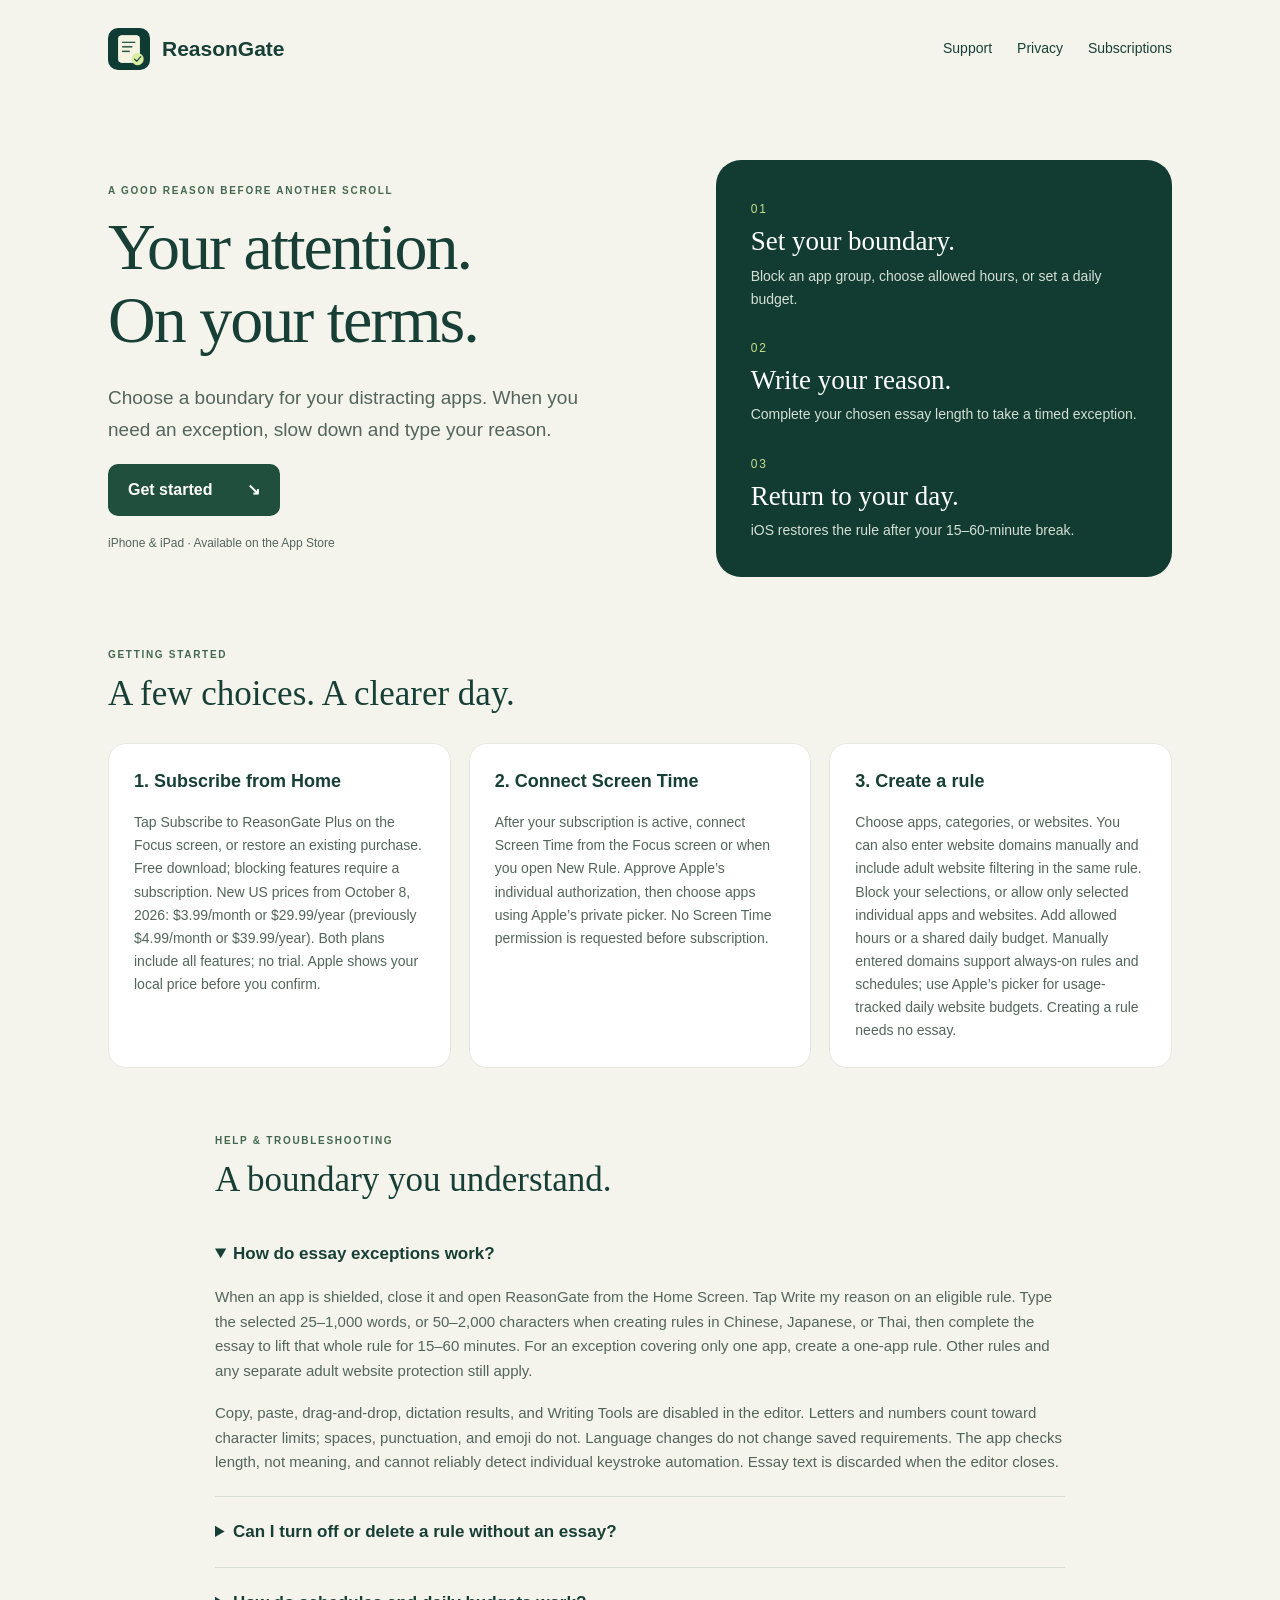
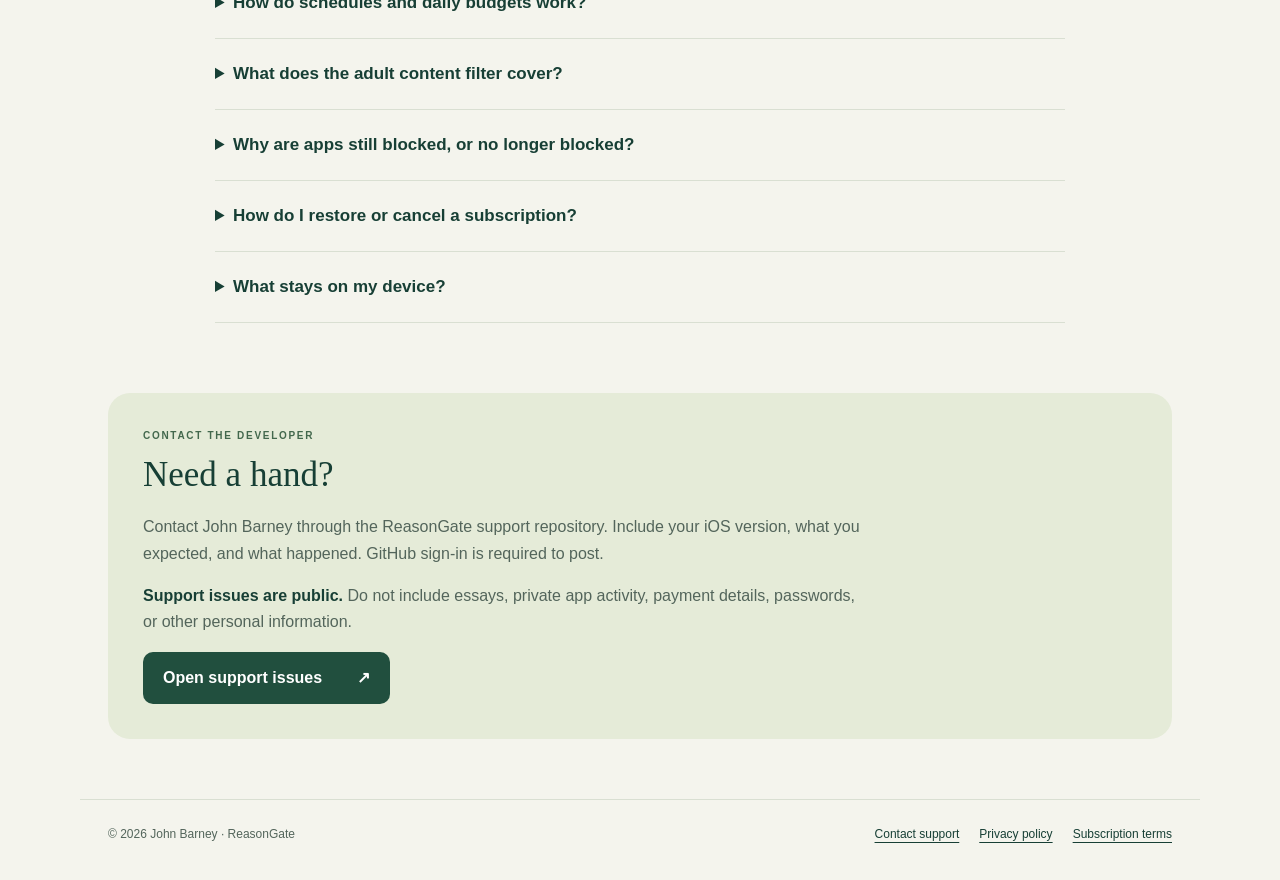
==== commit 0995aa92: "Update subscription pricing effective October 8 and rule setup help" ====
--- a/index.html
+++ b/index.html
@@ -1,12 +1,12 @@
 <!doctype html>
-<html lang="en"><head><meta charset="utf-8"><meta name="viewport" content="width=device-width,initial-scale=1"><meta name="description" content="Help, privacy, and subscription information for ReasonGate, the personal app blocker with typed essay exceptions."><title>Support · ReasonGate</title><link rel="icon" href="icon.png"><link rel="stylesheet" href="style.css"></head><body><a class="skip" href="#main">Skip to content</a><header><a class="brand" href="index.html"><img src="icon.png" alt="" width="42" height="42">ReasonGate</a><nav aria-label="Main navigation"><a href="index.html">Support</a><a href="privacy.html">Privacy</a><a href="terms.html">Subscriptions</a></nav></header><main id="main"><section class="hero"><div><p class="eyebrow">A GOOD REASON BEFORE ANOTHER SCROLL</p><h1>Your attention.<br>On your terms.</h1><p class="intro">Choose a boundary for your distracting apps. When you need an exception, slow down and type your reason.</p><a class="button" href="#start">Get started <span aria-hidden="true">↘</span></a><p class="release">iPhone &amp; iPad · App Store release in preparation</p></div><aside aria-label="How ReasonGate works"><span class="step-number">01</span><h2>Set your boundary.</h2><p>Block an app group, choose allowed hours, or set a daily budget.</p><span class="step-number">02</span><h2>Write your reason.</h2><p>Complete your chosen essay length to take a timed exception.</p><span class="step-number">03</span><h2>Return to your day.</h2><p>iOS restores the rule after your 15–60-minute break.</p></aside></section>
-<section id="start"><p class="eyebrow">GETTING STARTED</p><h2>A few choices. A clearer day.</h2><div class="cards"><article><h3>1. Subscribe from Home</h3><p>Tap Subscribe to ReasonGate Plus on the Focus screen, or restore an existing purchase. Free download; blocking features require US $4.99/month or $39.99/year. Both plans include all features; no trial. Apple shows your local price before you confirm.</p></article><article><h3>2. Connect Screen Time</h3><p>After your subscription is active, Connect Screen Time appears on the Focus screen. Approve Apple’s individual authorization, then choose apps using Apple’s private picker. No Screen Time permission is requested before subscription.</p></article><article><h3>3. Create a rule</h3><p>Choose apps, categories, or websites. Block your selections, or allow only selected individual apps and websites. Add allowed hours or a shared daily budget. Creating a rule needs no essay.</p></article></div></section>
+<html lang="en"><head><meta charset="utf-8"><meta name="viewport" content="width=device-width,initial-scale=1"><meta name="description" content="Help, privacy, and subscription information for ReasonGate, the personal app blocker with typed essay exceptions."><title>Support · ReasonGate</title><link rel="icon" href="icon.png"><link rel="stylesheet" href="style.css"></head><body><a class="skip" href="#main">Skip to content</a><header><a class="brand" href="index.html"><img src="icon.png" alt="" width="42" height="42">ReasonGate</a><nav aria-label="Main navigation"><a href="index.html">Support</a><a href="privacy.html">Privacy</a><a href="terms.html">Subscriptions</a></nav></header><main id="main"><section class="hero"><div><p class="eyebrow">A GOOD REASON BEFORE ANOTHER SCROLL</p><h1>Your attention.<br>On your terms.</h1><p class="intro">Choose a boundary for your distracting apps. When you need an exception, slow down and type your reason.</p><a class="button" href="#start">Get started <span aria-hidden="true">↘</span></a><p class="release">iPhone &amp; iPad · Available on the App Store</p></div><aside aria-label="How ReasonGate works"><span class="step-number">01</span><h2>Set your boundary.</h2><p>Block an app group, choose allowed hours, or set a daily budget.</p><span class="step-number">02</span><h2>Write your reason.</h2><p>Complete your chosen essay length to take a timed exception.</p><span class="step-number">03</span><h2>Return to your day.</h2><p>iOS restores the rule after your 15–60-minute break.</p></aside></section>
+<section id="start"><p class="eyebrow">GETTING STARTED</p><h2>A few choices. A clearer day.</h2><div class="cards"><article><h3>1. Subscribe from Home</h3><p>Tap Subscribe to ReasonGate Plus on the Focus screen, or restore an existing purchase. Free download; blocking features require a subscription. New US prices from October 8, 2026: $3.99/month or $29.99/year (previously $4.99/month or $39.99/year). Both plans include all features; no trial. Apple shows your local price before you confirm.</p></article><article><h3>2. Connect Screen Time</h3><p>After your subscription is active, connect Screen Time from the Focus screen or when you open New Rule. Approve Apple’s individual authorization, then choose apps using Apple’s private picker. No Screen Time permission is requested before subscription.</p></article><article><h3>3. Create a rule</h3><p>Choose apps, categories, or websites. You can also enter website domains manually and include adult website filtering in the same rule. Block your selections, or allow only selected individual apps and websites. Add allowed hours or a shared daily budget. Manually entered domains support always-on rules and schedules; use Apple’s picker for usage-tracked daily website budgets. Creating a rule needs no essay.</p></article></div></section>
 <section class="help"><p class="eyebrow">HELP &amp; TROUBLESHOOTING</p><h2>A boundary you understand.</h2>
-<details open><summary>How do essay exceptions work?</summary><p>When an app is shielded, close it and open ReasonGate from the Home Screen. Tap Write my reason on an eligible rule. Type the selected 25–1,000 words, or 50–2,000 characters when creating rules in Chinese, Japanese, or Thai, then complete the essay to lift that whole rule for 15–60 minutes. For an exception covering only one app, create a one-app rule. Other rules and the adult website filter still apply.</p><p>Copy, paste, drag-and-drop, dictation results, and Writing Tools are disabled in the editor. Letters and numbers count toward character limits; spaces, punctuation, and emoji do not. Language changes do not change saved requirements. The app checks length, not meaning, and cannot reliably detect individual keystroke automation. Essay text is discarded when the editor closes.</p></details>
-<details><summary>Can I turn off or delete a rule without an essay?</summary><p>Creating a rule needs no essay. Once saved, it is locked and cannot be edited or switched off. Taking a timed break or deleting it requires a freshly typed essay at its saved length and counting unit. To change a rule, delete it with its essay and create a replacement. Cancelling or closing the essay leaves the rule unchanged. Rules with timed breaks disabled still require an essay for deletion.</p><p>Choose a separate removal essay of 25–1,000 words (50–2,000 characters for Chinese, Japanese, or Thai) before enabling the adult website filter. The saved length and counting unit stay locked while protection is on. Turning the filter off requires that essay. App-rule breaks do not turn it off. iOS still lets the device owner revoke individual Screen Time permission outside ReasonGate.</p></details>
+<details open><summary>How do essay exceptions work?</summary><p>When an app is shielded, close it and open ReasonGate from the Home Screen. Tap Write my reason on an eligible rule. Type the selected 25–1,000 words, or 50–2,000 characters when creating rules in Chinese, Japanese, or Thai, then complete the essay to lift that whole rule for 15–60 minutes. For an exception covering only one app, create a one-app rule. Other rules and any separate adult website protection still apply.</p><p>Copy, paste, drag-and-drop, dictation results, and Writing Tools are disabled in the editor. Letters and numbers count toward character limits; spaces, punctuation, and emoji do not. Language changes do not change saved requirements. The app checks length, not meaning, and cannot reliably detect individual keystroke automation. Essay text is discarded when the editor closes.</p></details>
+<details><summary>Can I turn off or delete a rule without an essay?</summary><p>Creating a rule needs no essay. Once saved, it is locked and cannot be edited or switched off. Taking a timed break or deleting it requires a freshly typed essay at its saved length and counting unit. To change a rule, delete it with its essay and create a replacement. Cancelling or closing the essay leaves the rule unchanged. Rules with timed breaks disabled still require an essay for deletion.</p><p>Add adult website filtering when creating a rule and choose that rule’s essay length. Taking a break pauses that rule’s adult filter and other restrictions together. Existing separate adult website protection remains on during other rules’ breaks; deleting it requires its saved essay. iOS still lets the device owner revoke individual Screen Time permission outside ReasonGate.</p></details>
 <details><summary>How do schedules and daily budgets work?</summary><p>Allowed hours repeat every day in your device’s local time and can cross midnight. Both the allowed and blocked intervals must be at least 15 minutes. Daily budgets apply to all selections in one rule together and include earlier activity on this phone today. They reset at local midnight.</p><p>Keep automatic date and time enabled. Schedule changes and break endings depend on iOS Device Activity callbacks, which may be delayed. Overlapping rules combine; an essay does not bypass a separate strict rule.</p></details>
-<details><summary>What does the adult content filter cover?</summary><p>In Settings, choose the Removal essay length, then turn on Block adult websites to enable Apple’s automatic website filter in supported browsing contexts. It does not inspect or guarantee removal of adult content inside social feeds, messages, or every app.</p></details>
+<details><summary>What does the adult content filter cover?</summary><p>In New Rule, turn on Block adult websites to include Apple’s automatic website filter in supported browsing contexts. Choose the rule’s essay length before saving. It does not inspect or guarantee removal of adult content inside social feeds, messages, or every app.</p></details>
 <details><summary>Why are apps still blocked, or no longer blocked?</summary><p>Check each rule for overlapping restrictions, its hours and remaining exception. If Screen Time permission was revoked, reconnect, delete affected rules with their essays, and create replacements using Apple’s picker. Apple invalidates the previous selection tokens. You can revoke ReasonGate’s individual Screen Time authorization in iOS Settings for recovery.</p><p>ReasonGate is a personal focus tool. Saved rules are read-only, and breaks or deletion require an essay; iOS still lets you revoke permission. This release does not include child profiles, sharing, or parent passkeys.</p></details>
-<details><summary>How do I restore or cancel a subscription?</summary><p>Use Settings → Restore purchases with the Apple Account that purchased the plan. Use Settings → Manage subscription to change or cancel it. Existing protections remain after expiration, and you can delete rules or turn off the filter without paying, after completing the required essay. Deleting the app does not cancel your subscription.</p></details>
+<details><summary>How do I restore or cancel a subscription?</summary><p>Use Restore purchases on the welcome screen or in Settings with the Apple Account that purchased the plan. Use Settings → Manage subscription to change or cancel it. Existing protections remain after expiration, and you can delete rules or turn off the filter without paying, after completing the required essay. Deleting the app does not cancel your subscription.</p></details>
 <details><summary>What stays on my device?</summary><p>Rules, app-selection tokens, and up to 100 recent unlock records stay on your device and may be included in device backups. Essays are not saved or uploaded. No app account is required, and there are no ads or analytics SDKs. Read the <a href="privacy.html">privacy policy</a>.</p></details></section>
 <section id="contact" class="contact"><p class="eyebrow">CONTACT THE DEVELOPER</p><h2>Need a hand?</h2><p>Contact John Barney through the ReasonGate support repository. Include your iOS version, what you expected, and what happened. GitHub sign-in is required to post.</p><p><strong>Support issues are public.</strong> Do not include essays, private app activity, payment details, passwords, or other personal information.</p><a class="button" href="https://github.com/99np5gsy5w-jpg/reasongate-support/issues">Open support issues <span aria-hidden="true">↗</span></a></section></main><footer><p>© 2026 John Barney · ReasonGate</p><div><a href="index.html#contact">Contact support</a><a href="privacy.html">Privacy policy</a><a href="terms.html">Subscription terms</a></div></footer></body></html>
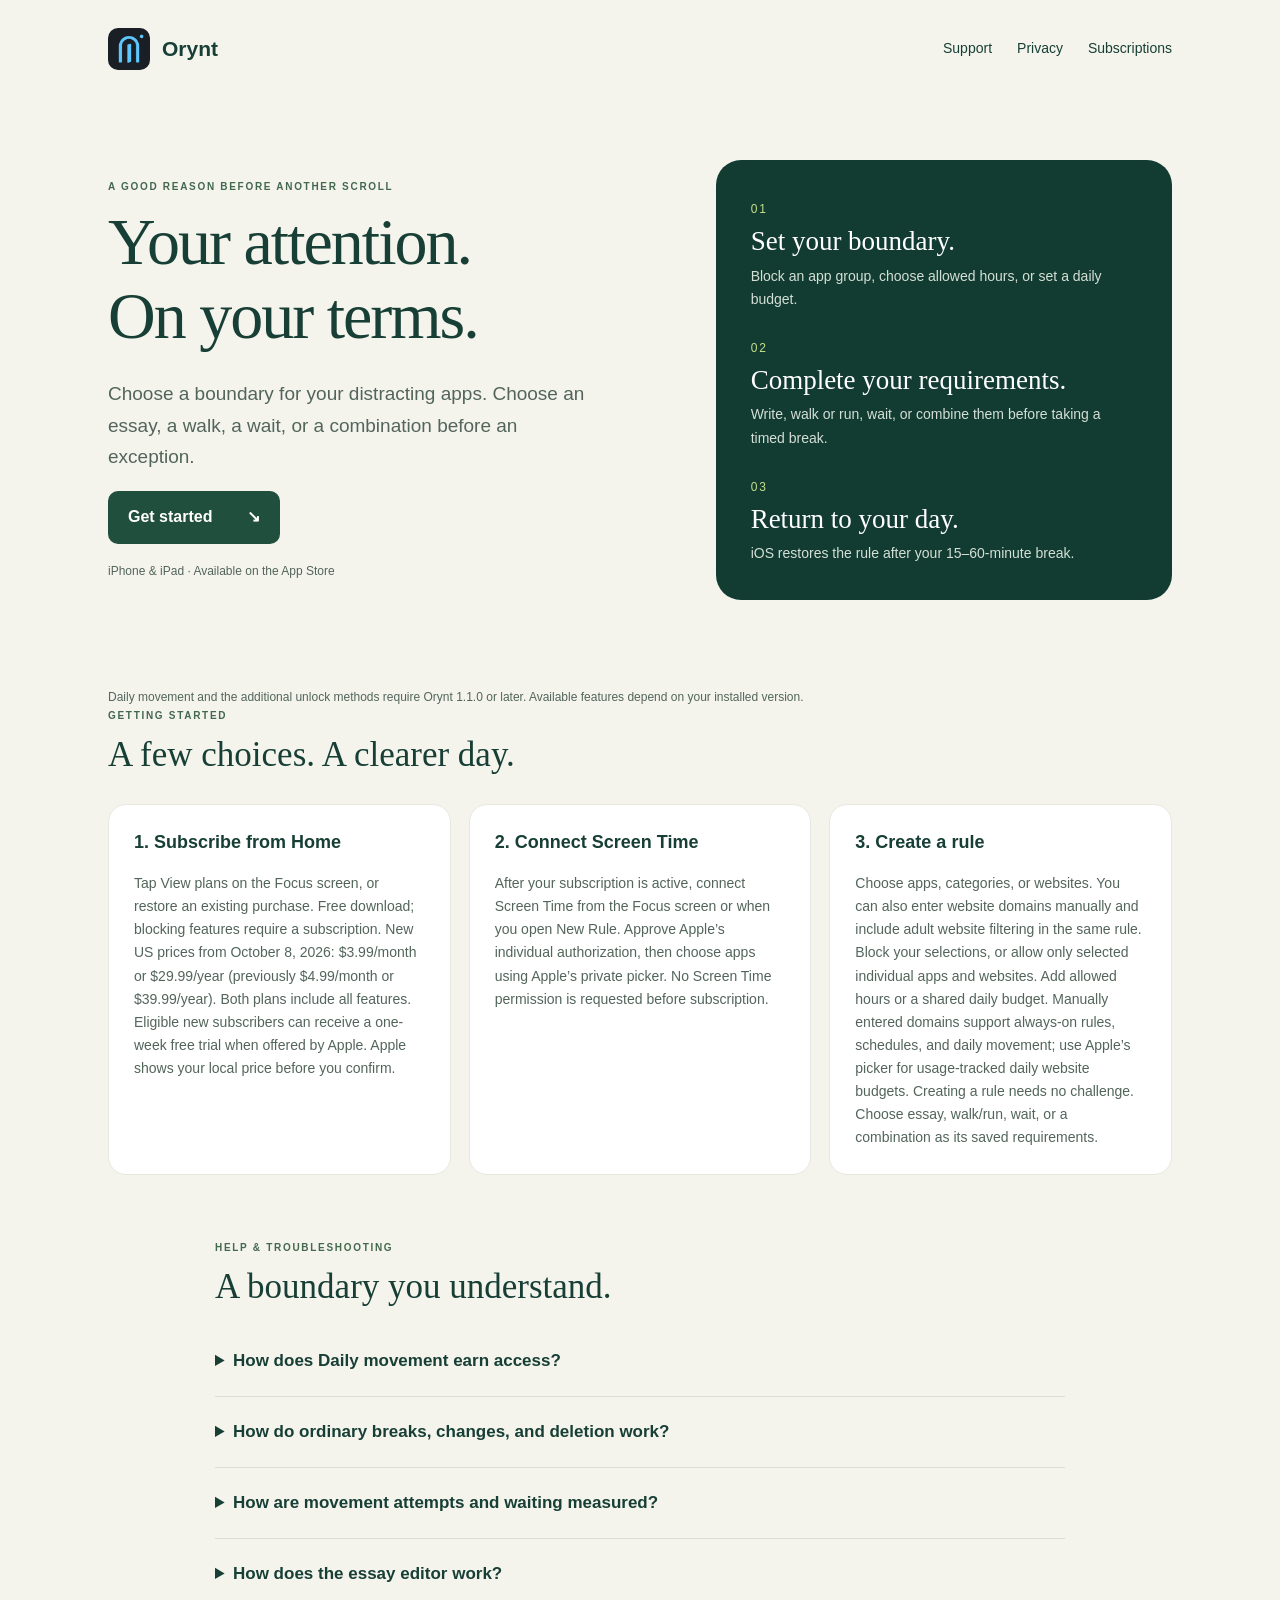
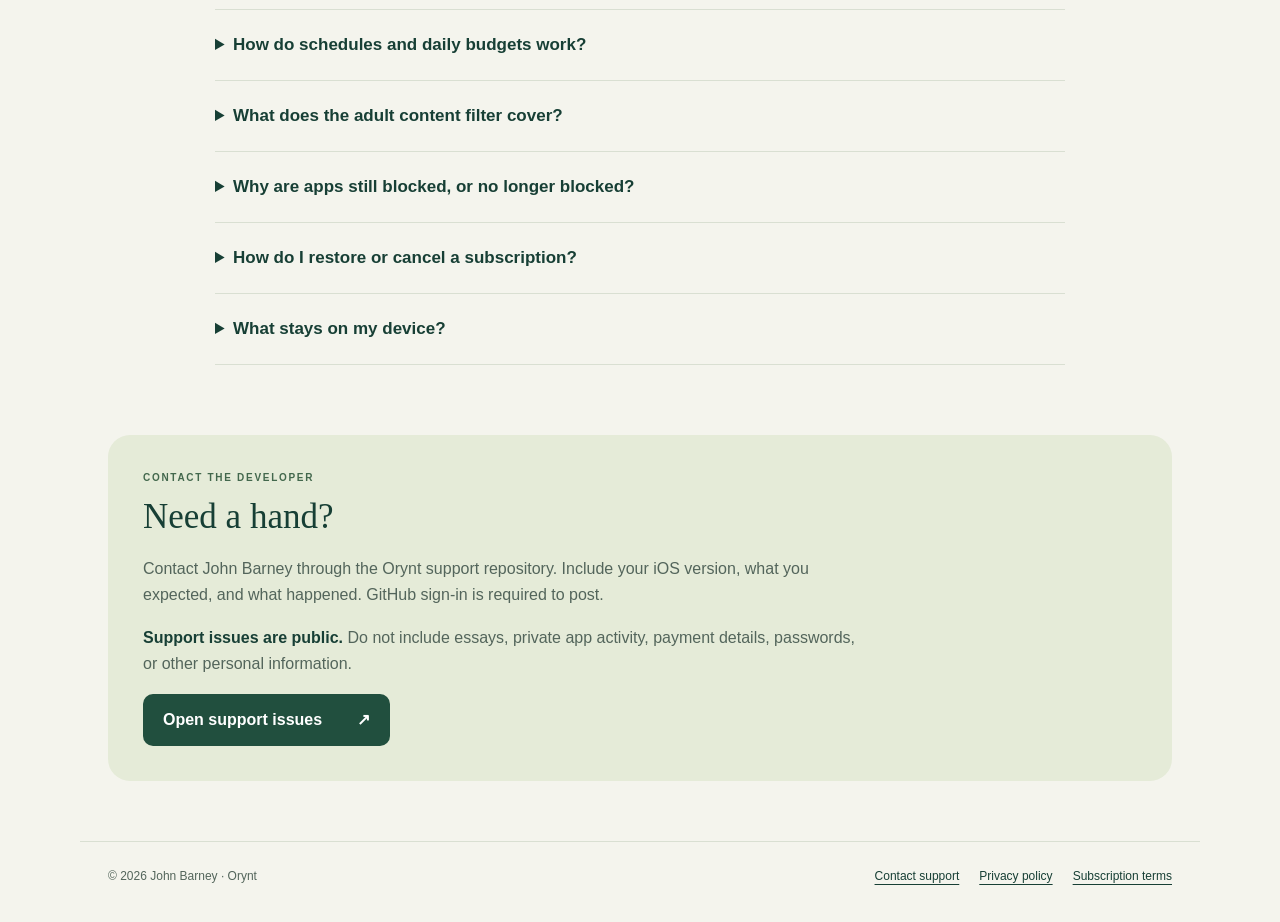
==== commit 4397f4a4: "Update Orynt support for daily movement and protected management" ====
--- a/index.html
+++ b/index.html
@@ -1,12 +1,14 @@
 <!doctype html>
-<html lang="en"><head><meta charset="utf-8"><meta name="viewport" content="width=device-width,initial-scale=1"><meta name="description" content="Help, privacy, and subscription information for ReasonGate, the personal app blocker with typed essay exceptions."><title>Support · ReasonGate</title><link rel="icon" href="icon.png"><link rel="stylesheet" href="style.css"></head><body><a class="skip" href="#main">Skip to content</a><header><a class="brand" href="index.html"><img src="icon.png" alt="" width="42" height="42">ReasonGate</a><nav aria-label="Main navigation"><a href="index.html">Support</a><a href="privacy.html">Privacy</a><a href="terms.html">Subscriptions</a></nav></header><main id="main"><section class="hero"><div><p class="eyebrow">A GOOD REASON BEFORE ANOTHER SCROLL</p><h1>Your attention.<br>On your terms.</h1><p class="intro">Choose a boundary for your distracting apps. When you need an exception, slow down and type your reason.</p><a class="button" href="#start">Get started <span aria-hidden="true">↘</span></a><p class="release">iPhone &amp; iPad · Available on the App Store</p></div><aside aria-label="How ReasonGate works"><span class="step-number">01</span><h2>Set your boundary.</h2><p>Block an app group, choose allowed hours, or set a daily budget.</p><span class="step-number">02</span><h2>Write your reason.</h2><p>Complete your chosen essay length to take a timed exception.</p><span class="step-number">03</span><h2>Return to your day.</h2><p>iOS restores the rule after your 15–60-minute break.</p></aside></section>
-<section id="start"><p class="eyebrow">GETTING STARTED</p><h2>A few choices. A clearer day.</h2><div class="cards"><article><h3>1. Subscribe from Home</h3><p>Tap Subscribe to ReasonGate Plus on the Focus screen, or restore an existing purchase. Free download; blocking features require a subscription. New US prices from October 8, 2026: $3.99/month or $29.99/year (previously $4.99/month or $39.99/year). Both plans include all features; no trial. Apple shows your local price before you confirm.</p></article><article><h3>2. Connect Screen Time</h3><p>After your subscription is active, connect Screen Time from the Focus screen or when you open New Rule. Approve Apple’s individual authorization, then choose apps using Apple’s private picker. No Screen Time permission is requested before subscription.</p></article><article><h3>3. Create a rule</h3><p>Choose apps, categories, or websites. You can also enter website domains manually and include adult website filtering in the same rule. Block your selections, or allow only selected individual apps and websites. Add allowed hours or a shared daily budget. Manually entered domains support always-on rules and schedules; use Apple’s picker for usage-tracked daily website budgets. Creating a rule needs no essay.</p></article></div></section>
+<html lang="en"><head><meta charset="utf-8"><meta name="viewport" content="width=device-width,initial-scale=1"><meta name="description" content="Help, privacy, and subscription information for Orynt, the personal app blocker with essay, walking, and waiting requirements."><title>Support · Orynt</title><link rel="icon" href="icon.png"><link rel="stylesheet" href="style.css"></head><body><a class="skip" href="#main">Skip to content</a><header><a class="brand" href="index.html"><img src="icon.png" alt="" width="42" height="42">Orynt</a><nav aria-label="Main navigation"><a href="index.html">Support</a><a href="privacy.html">Privacy</a><a href="terms.html">Subscriptions</a></nav></header><main id="main"><section class="hero"><div><p class="eyebrow">A GOOD REASON BEFORE ANOTHER SCROLL</p><h1>Your attention.<br>On your terms.</h1><p class="intro">Choose a boundary for your distracting apps. Choose an essay, a walk, a wait, or a combination before an exception.</p><a class="button" href="#start">Get started <span aria-hidden="true">↘</span></a><p class="release">iPhone &amp; iPad · Available on the App Store</p></div><aside aria-label="How Orynt works"><span class="step-number">01</span><h2>Set your boundary.</h2><p>Block an app group, choose allowed hours, or set a daily budget.</p><span class="step-number">02</span><h2>Complete your requirements.</h2><p>Write, walk or run, wait, or combine them before taking a timed break.</p><span class="step-number">03</span><h2>Return to your day.</h2><p>iOS restores the rule after your 15–60-minute break.</p></aside></section>
+<p class="release">Daily movement and the additional unlock methods require Orynt 1.1.0 or later. Available features depend on your installed version.</p><section id="start"><p class="eyebrow">GETTING STARTED</p><h2>A few choices. A clearer day.</h2><div class="cards"><article><h3>1. Subscribe from Home</h3><p>Tap View plans on the Focus screen, or restore an existing purchase. Free download; blocking features require a subscription. New US prices from October 8, 2026: $3.99/month or $29.99/year (previously $4.99/month or $39.99/year). Both plans include all features. Eligible new subscribers can receive a one-week free trial when offered by Apple. Apple shows your local price before you confirm.</p></article><article><h3>2. Connect Screen Time</h3><p>After your subscription is active, connect Screen Time from the Focus screen or when you open New Rule. Approve Apple’s individual authorization, then choose apps using Apple’s private picker. No Screen Time permission is requested before subscription.</p></article><article><h3>3. Create a rule</h3><p>Choose apps, categories, or websites. You can also enter website domains manually and include adult website filtering in the same rule. Block your selections, or allow only selected individual apps and websites. Add allowed hours or a shared daily budget. Manually entered domains support always-on rules, schedules, and daily movement; use Apple’s picker for usage-tracked daily website budgets. Creating a rule needs no challenge. Choose essay, walk/run, wait, or a combination as its saved requirements.</p></article></div></section>
 <section class="help"><p class="eyebrow">HELP &amp; TROUBLESHOOTING</p><h2>A boundary you understand.</h2>
-<details open><summary>How do essay exceptions work?</summary><p>When an app is shielded, close it and open ReasonGate from the Home Screen. Tap Write my reason on an eligible rule. Type the selected 25–1,000 words, or 50–2,000 characters when creating rules in Chinese, Japanese, or Thai, then complete the essay to lift that whole rule for 15–60 minutes. For an exception covering only one app, create a one-app rule. Other rules and any separate adult website protection still apply.</p><p>Copy, paste, drag-and-drop, dictation results, and Writing Tools are disabled in the editor. Letters and numbers count toward character limits; spaces, punctuation, and emoji do not. Language changes do not change saved requirements. The app checks length, not meaning, and cannot reliably detect individual keystroke automation. Essay text is discarded when the editor closes.</p></details>
-<details><summary>Can I turn off or delete a rule without an essay?</summary><p>Creating a rule needs no essay. Once saved, it is locked and cannot be edited or switched off. Taking a timed break or deleting it requires a freshly typed essay at its saved length and counting unit. To change a rule, delete it with its essay and create a replacement. Cancelling or closing the essay leaves the rule unchanged. Rules with timed breaks disabled still require an essay for deletion.</p><p>Add adult website filtering when creating a rule and choose that rule’s essay length. Taking a break pauses that rule’s adult filter and other restrictions together. Existing separate adult website protection remains on during other rules’ breaks; deleting it requires its saved essay. iOS still lets the device owner revoke individual Screen Time permission outside ReasonGate.</p></details>
-<details><summary>How do schedules and daily budgets work?</summary><p>Allowed hours repeat every day in your device’s local time and can cross midnight. Both the allowed and blocked intervals must be at least 15 minutes. Daily budgets apply to all selections in one rule together and include earlier activity on this phone today. They reset at local midnight.</p><p>Keep automatic date and time enabled. Schedule changes and break endings depend on iOS Device Activity callbacks, which may be delayed. Overlapping rules combine; an essay does not bypass a separate strict rule.</p></details>
-<details><summary>What does the adult content filter cover?</summary><p>In New Rule, turn on Block adult websites to include Apple’s automatic website filter in supported browsing contexts. Choose the rule’s essay length before saving. It does not inspect or guarantee removal of adult content inside social feeds, messages, or every app.</p></details>
-<details><summary>Why are apps still blocked, or no longer blocked?</summary><p>Check each rule for overlapping restrictions, its hours and remaining exception. If Screen Time permission was revoked, reconnect, delete affected rules with their essays, and create replacements using Apple’s picker. Apple invalidates the previous selection tokens. You can revoke ReasonGate’s individual Screen Time authorization in iOS Settings for recovery.</p><p>ReasonGate is a personal focus tool. Saved rules are read-only, and breaks or deletion require an essay; iOS still lets you revoke permission. This release does not include child profiles, sharing, or parent passkeys.</p></details>
-<details><summary>How do I restore or cancel a subscription?</summary><p>Use Restore purchases on the welcome screen or in Settings with the Apple Account that purchased the plan. Use Settings → Manage subscription to change or cancel it. Existing protections remain after expiration, and you can delete rules or turn off the filter without paying, after completing the required essay. Deleting the app does not cancel your subscription.</p></details>
+<details><summary>How does Daily movement earn access?</summary><p>Choose Daily movement in New rule. Pick a daily goal of 100–20,000 steps or 25 yards–3 miles (about 23 metres–4.83 kilometres), select apps or websites to block, and choose 15–60 minutes of access. Creation needs no activity. Carry your iPhone: activity since midnight in the rule’s saved reset time zone counts, even before you create the rule or open Orynt. Apple Watch-only activity and Health imports are not included.</p><p>Return to Orynt to refresh your progress. Meeting the goal makes one session ready. Only tapping Start access starts the continuous countdown. It continues while another app is open, Orynt is closed, or the phone is locked. It cannot be paused or restarted; ending early forfeits the remainder. Other rules still apply. If adult filtering is included, that rule’s adult filtering pauses too.</p><p>Unclaimed time expires at the next reset. A session started before midnight keeps its full duration; the next session cannot overlap it. Choose separate essay, walk/run, or wait requirements to change or delete a daily rule. Select one method, any pair, or all three, and require either any one or all selected methods. Each change or deletion needs a new attempt; daily activity cannot complete it. Goal and duration edits begin after the next reset. Deletion remains available without a subscription.</p></details>
+<details><summary>How do ordinary breaks, changes, and deletion work?</summary><p>Create a rule with essay, walk/run, wait, any pair, or all three. With multiple methods, choose Complete all or Complete any one. The saved requirements apply equally to a timed break, changing the rule, or deleting it. Existing rules retain their original essay requirement.</p><p>Essays require 25–1,000 words, or 50–2,000 characters in character-count languages. Walking ranges from 25 yards to 3 miles; waiting ranges from 1–60 minutes. Breaks last 15–60 minutes and pause the restrictions in one rule. Other rules remain active.</p><p>Each action requires a fresh attempt. Editing keeps the old protection active until Save succeeds. Deletion remains available without a subscription after completing the requirements.</p></details>
+<details><summary>How are movement attempts and waiting measured?</summary><p>Tap Start attempt, then carry your iPhone while walking or running. Orynt reads estimated distance from Motion &amp; Fitness; it does not record GPS routes. Earlier activity does not count. Distance estimates can vary, especially on short walks. Leave the app or lock the phone while waiting, then return to claim your break or confirm your change.</p><p>Walking and waiting can run together, and you can write an essay during the countdown. Attempts expire after 24 hours; a break attempt also expires at the end of its current blocked period. Unverifiable timing requires a fresh attempt. Cancelling resets progress.</p></details>
+<details><summary>How does the essay editor work?</summary><p>Copy, paste, drag-and-drop, dictation, and Writing Tools are disabled. Letters and numbers count toward character limits; spaces, punctuation, and emoji do not. Language changes do not change saved requirements. The editor checks length, not meaning. Essay text is never saved or uploaded, and closing unfinished work requires confirmation.</p></details>
+<details><summary>How do schedules and daily budgets work?</summary><p>Allowed hours repeat every day in your device’s local time and can cross midnight. Both the allowed and blocked intervals must be at least 15 minutes. Daily budgets apply to all selections in one rule together and include earlier activity on this phone today. They reset at local midnight.</p><p>Keep automatic date and time enabled. Schedule changes and break endings depend on iOS Device Activity callbacks, which may be delayed. Overlapping rules combine; a break does not pause a separate rule.</p></details>
+<details><summary>What does the adult content filter cover?</summary><p>In New Rule, turn on Block adult websites to include Apple’s automatic website filter in supported browsing contexts. Choose the rule’s unlock requirements before saving. It does not inspect or guarantee removal of adult content inside social feeds, messages, or every app.</p></details>
+<details><summary>Why are apps still blocked, or no longer blocked?</summary><p>Check the rule’s hours and overlapping restrictions, then reopen Orynt to refresh its state. Help is available in Settings → Support &amp; privacy → Help. Open Screen Time permissions and limitations for details about permission changes and system enforcement.</p><p>If selections need replacing, complete the saved requirements, edit the rule, and choose the apps again.</p></details>
+<details><summary>How do I restore or cancel a subscription?</summary><p>Use Restore purchases on the welcome screen or in Settings with the Apple Account that purchased the plan. Use Settings → Manage subscription to change or cancel it. Existing protections remain after expiration, and you can delete rules or turn off the filter without paying, after completing the saved requirements. Deleting the app does not cancel your subscription.</p></details>
 <details><summary>What stays on my device?</summary><p>Rules, app-selection tokens, and up to 100 recent unlock records stay on your device and may be included in device backups. Essays are not saved or uploaded. No app account is required, and there are no ads or analytics SDKs. Read the <a href="privacy.html">privacy policy</a>.</p></details></section>
-<section id="contact" class="contact"><p class="eyebrow">CONTACT THE DEVELOPER</p><h2>Need a hand?</h2><p>Contact John Barney through the ReasonGate support repository. Include your iOS version, what you expected, and what happened. GitHub sign-in is required to post.</p><p><strong>Support issues are public.</strong> Do not include essays, private app activity, payment details, passwords, or other personal information.</p><a class="button" href="https://github.com/99np5gsy5w-jpg/reasongate-support/issues">Open support issues <span aria-hidden="true">↗</span></a></section></main><footer><p>© 2026 John Barney · ReasonGate</p><div><a href="index.html#contact">Contact support</a><a href="privacy.html">Privacy policy</a><a href="terms.html">Subscription terms</a></div></footer></body></html>
+<section id="contact" class="contact"><p class="eyebrow">CONTACT THE DEVELOPER</p><h2>Need a hand?</h2><p>Contact John Barney through the Orynt support repository. Include your iOS version, what you expected, and what happened. GitHub sign-in is required to post.</p><p><strong>Support issues are public.</strong> Do not include essays, private app activity, payment details, passwords, or other personal information.</p><a class="button" href="https://github.com/99np5gsy5w-jpg/reasongate-support/issues">Open support issues <span aria-hidden="true">↗</span></a></section></main><footer><p>© 2026 John Barney · Orynt</p><div><a href="index.html#contact">Contact support</a><a href="privacy.html">Privacy policy</a><a href="terms.html">Subscription terms</a></div></footer></body></html>
